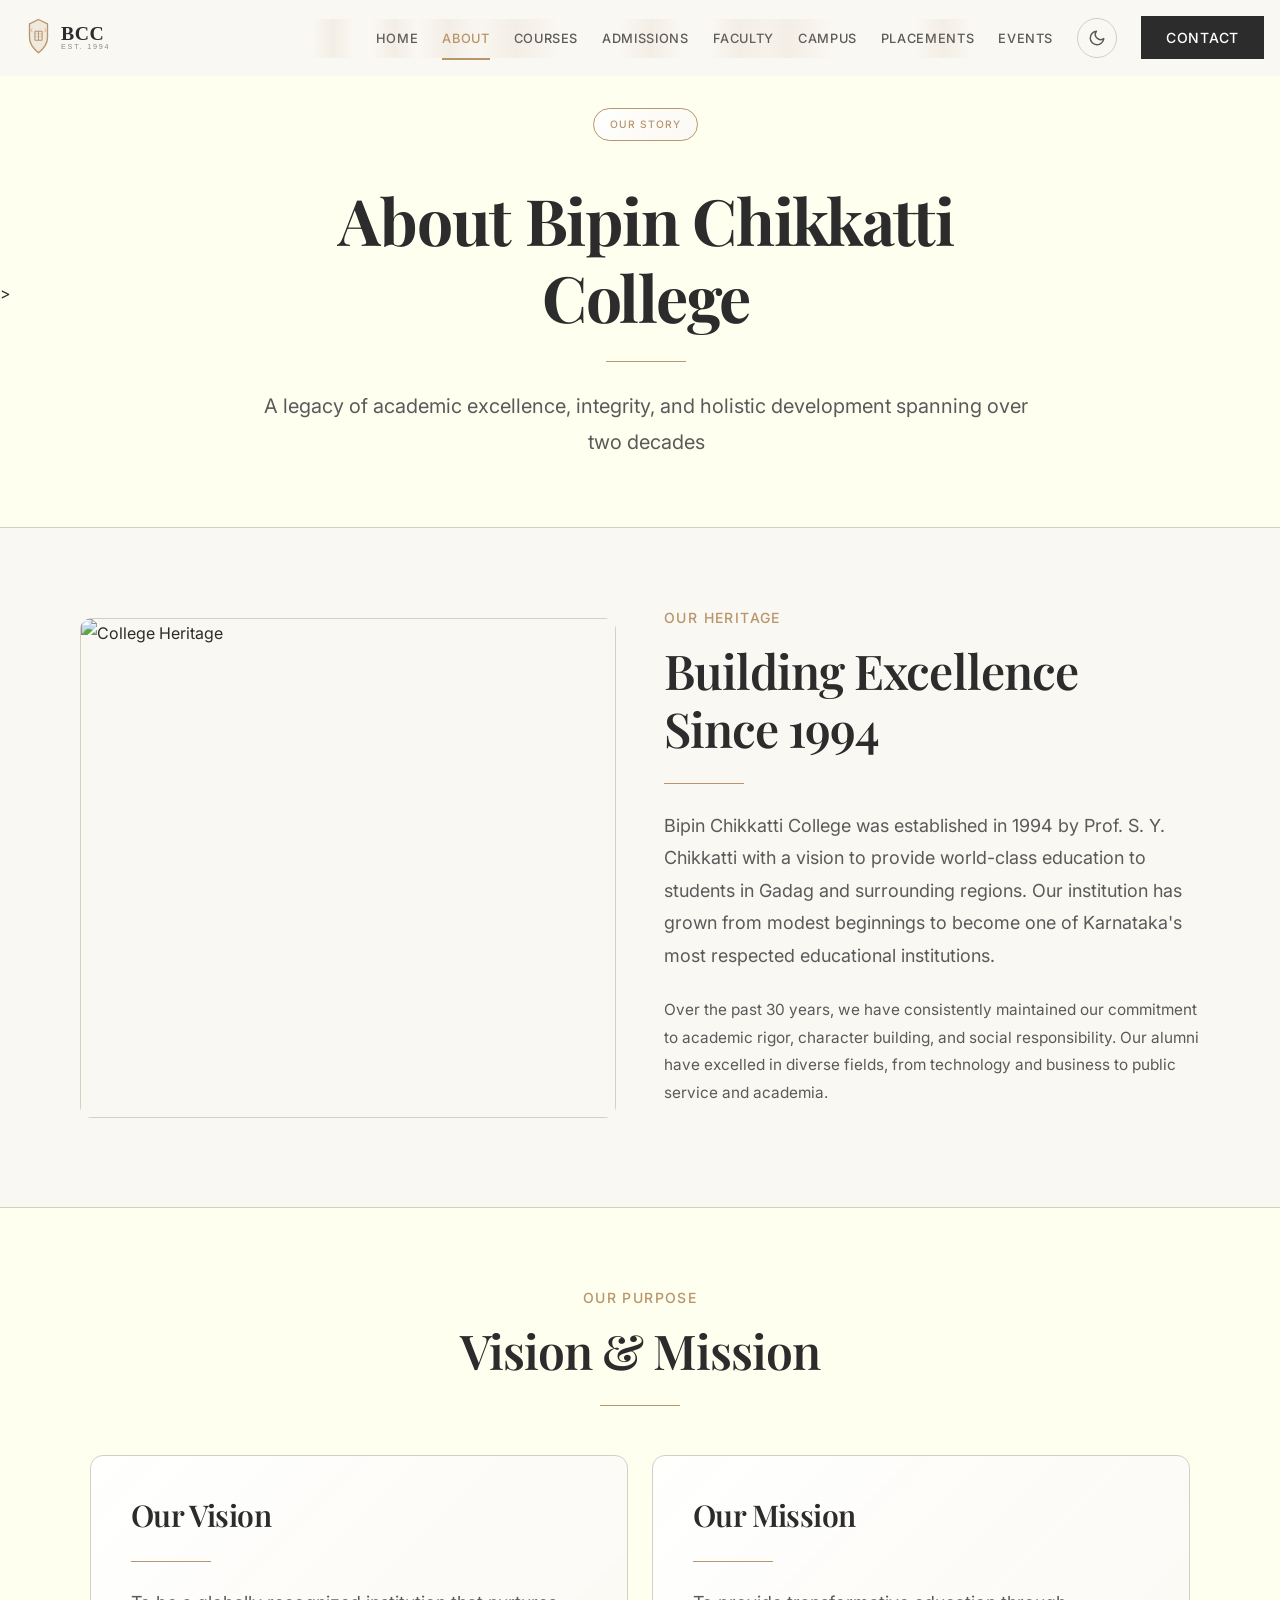
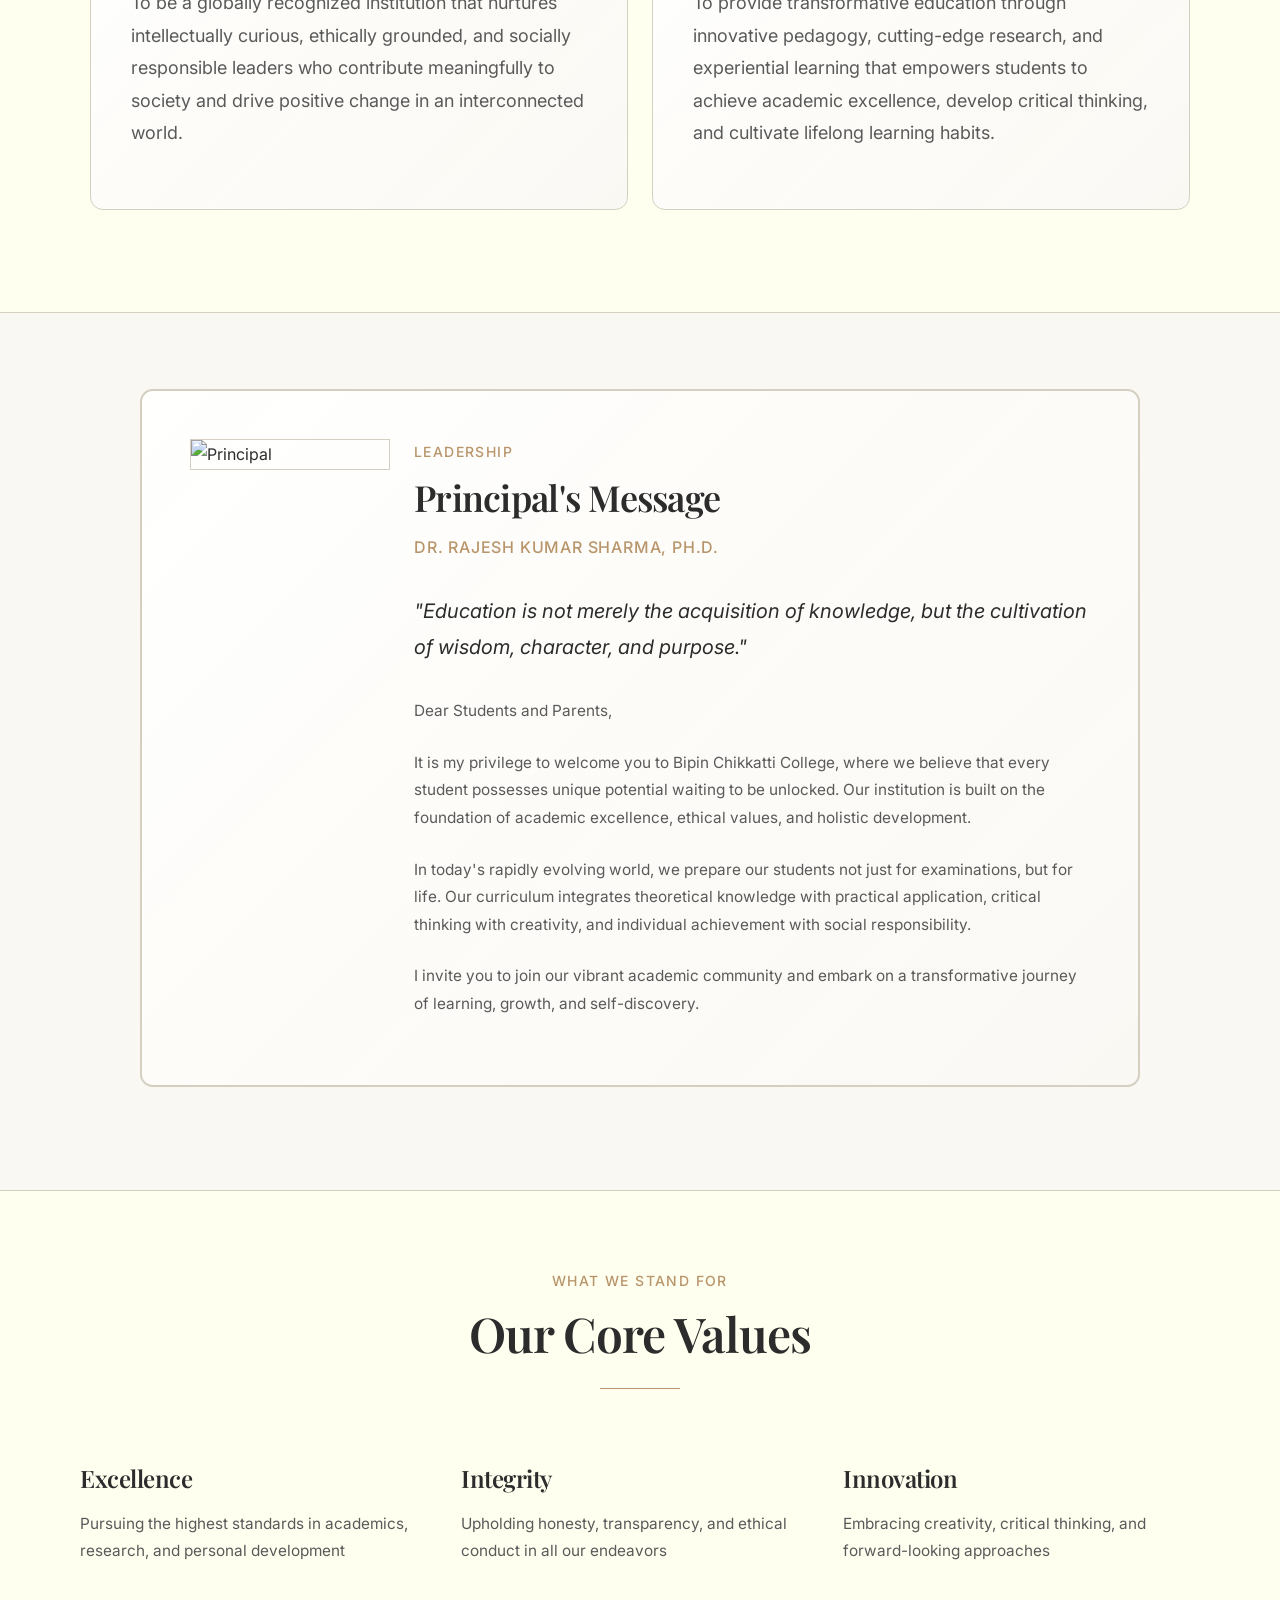
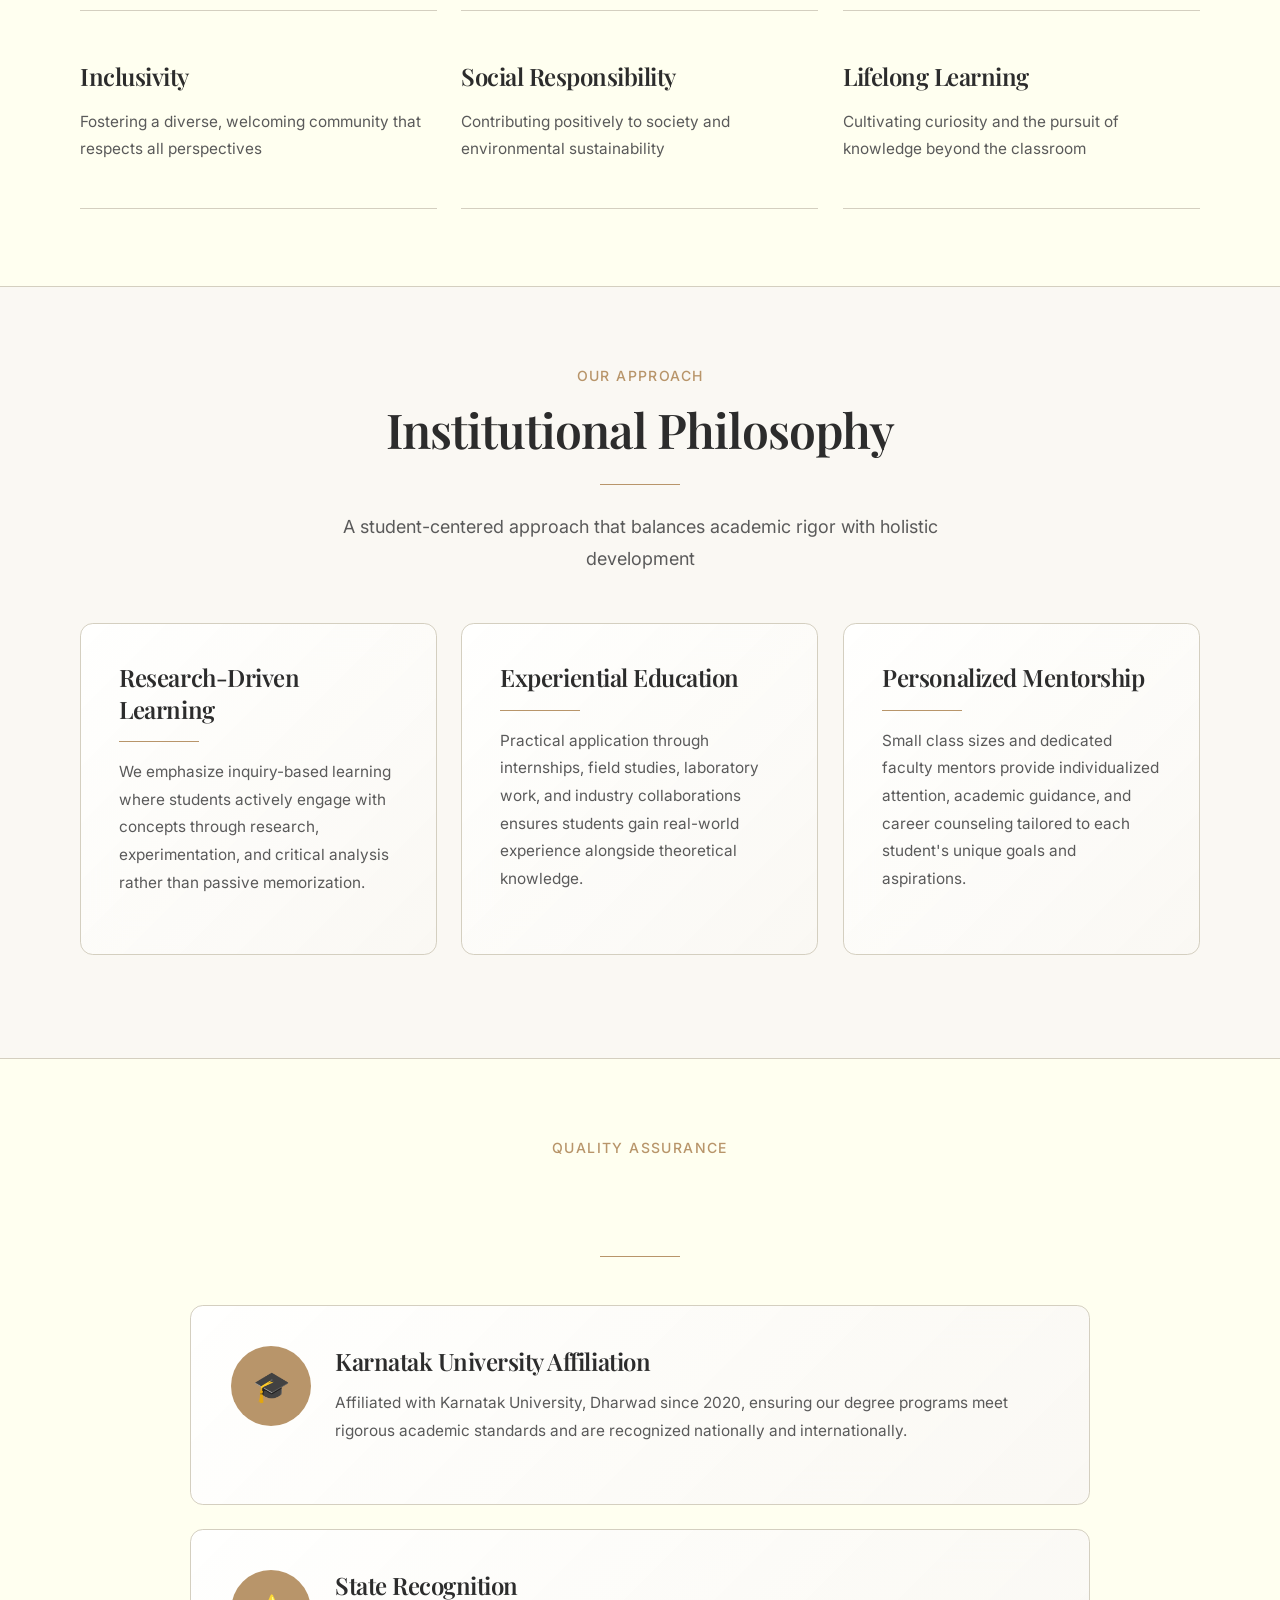
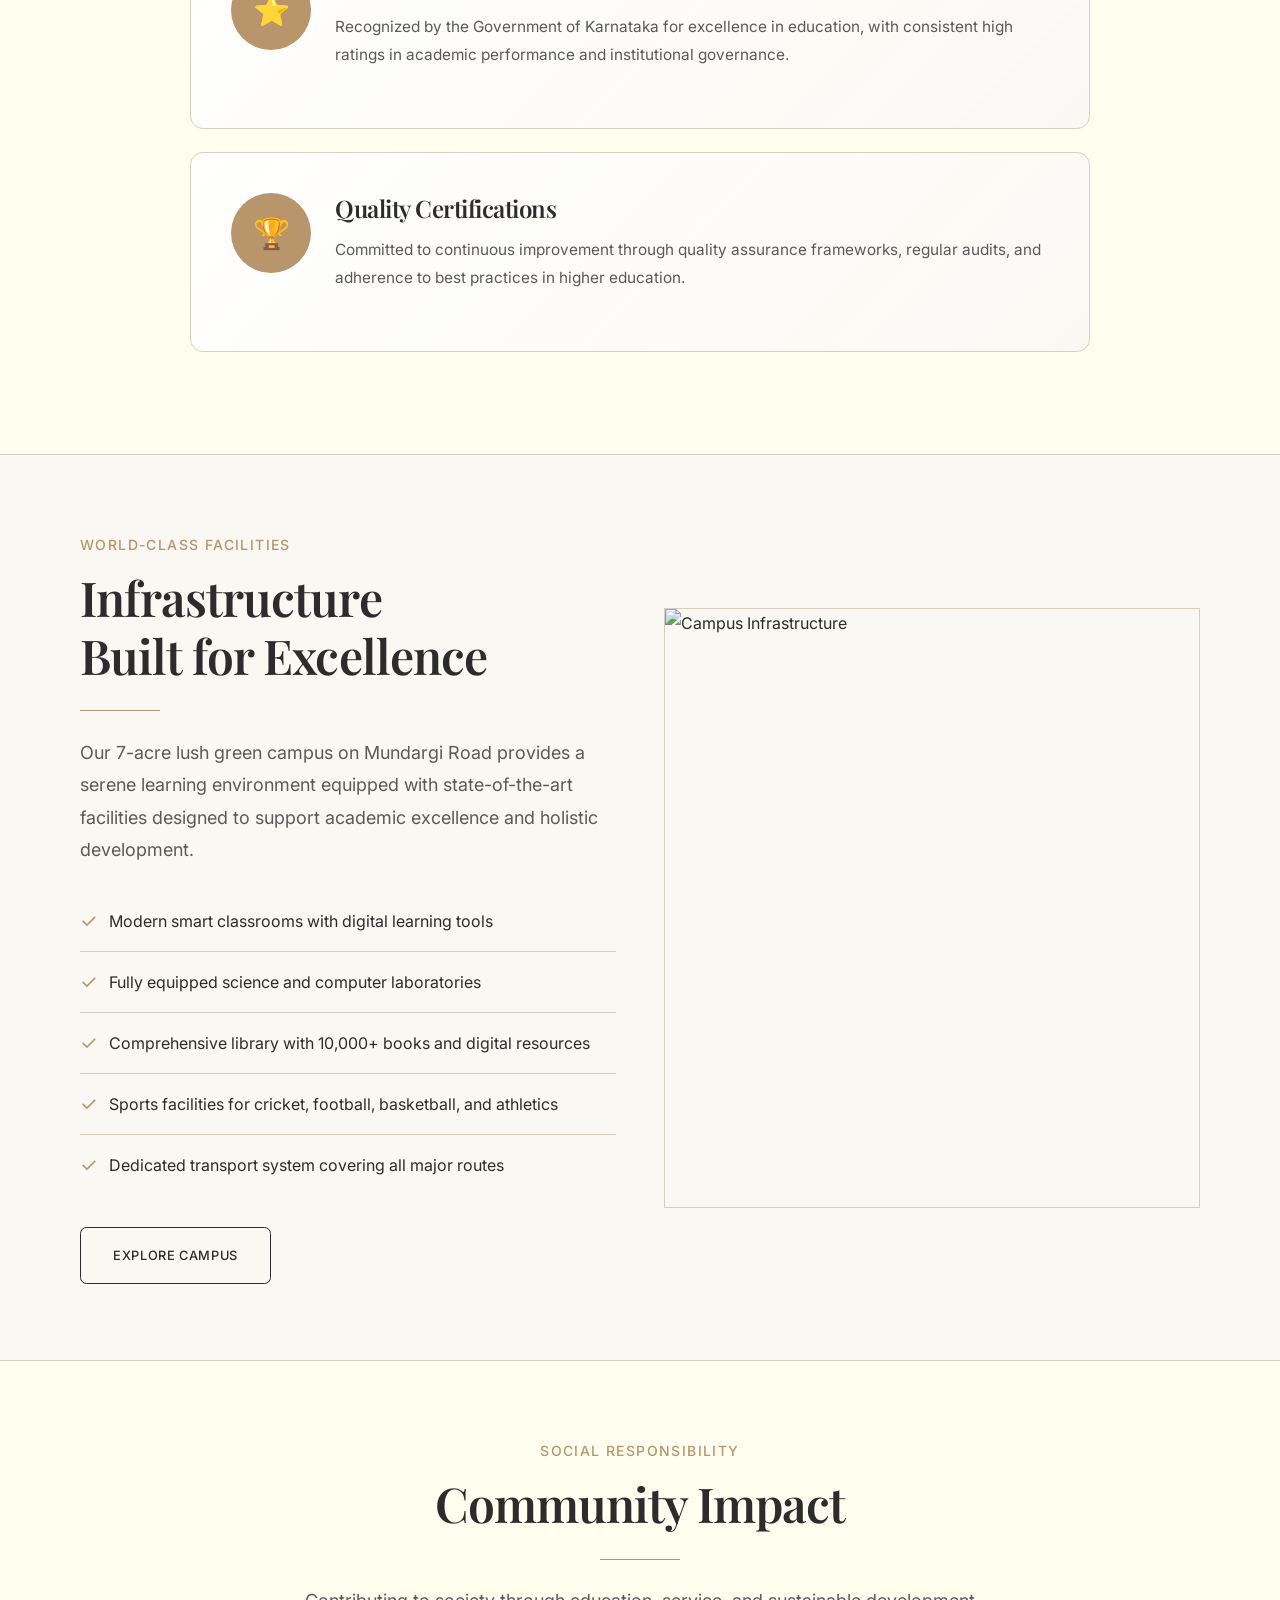
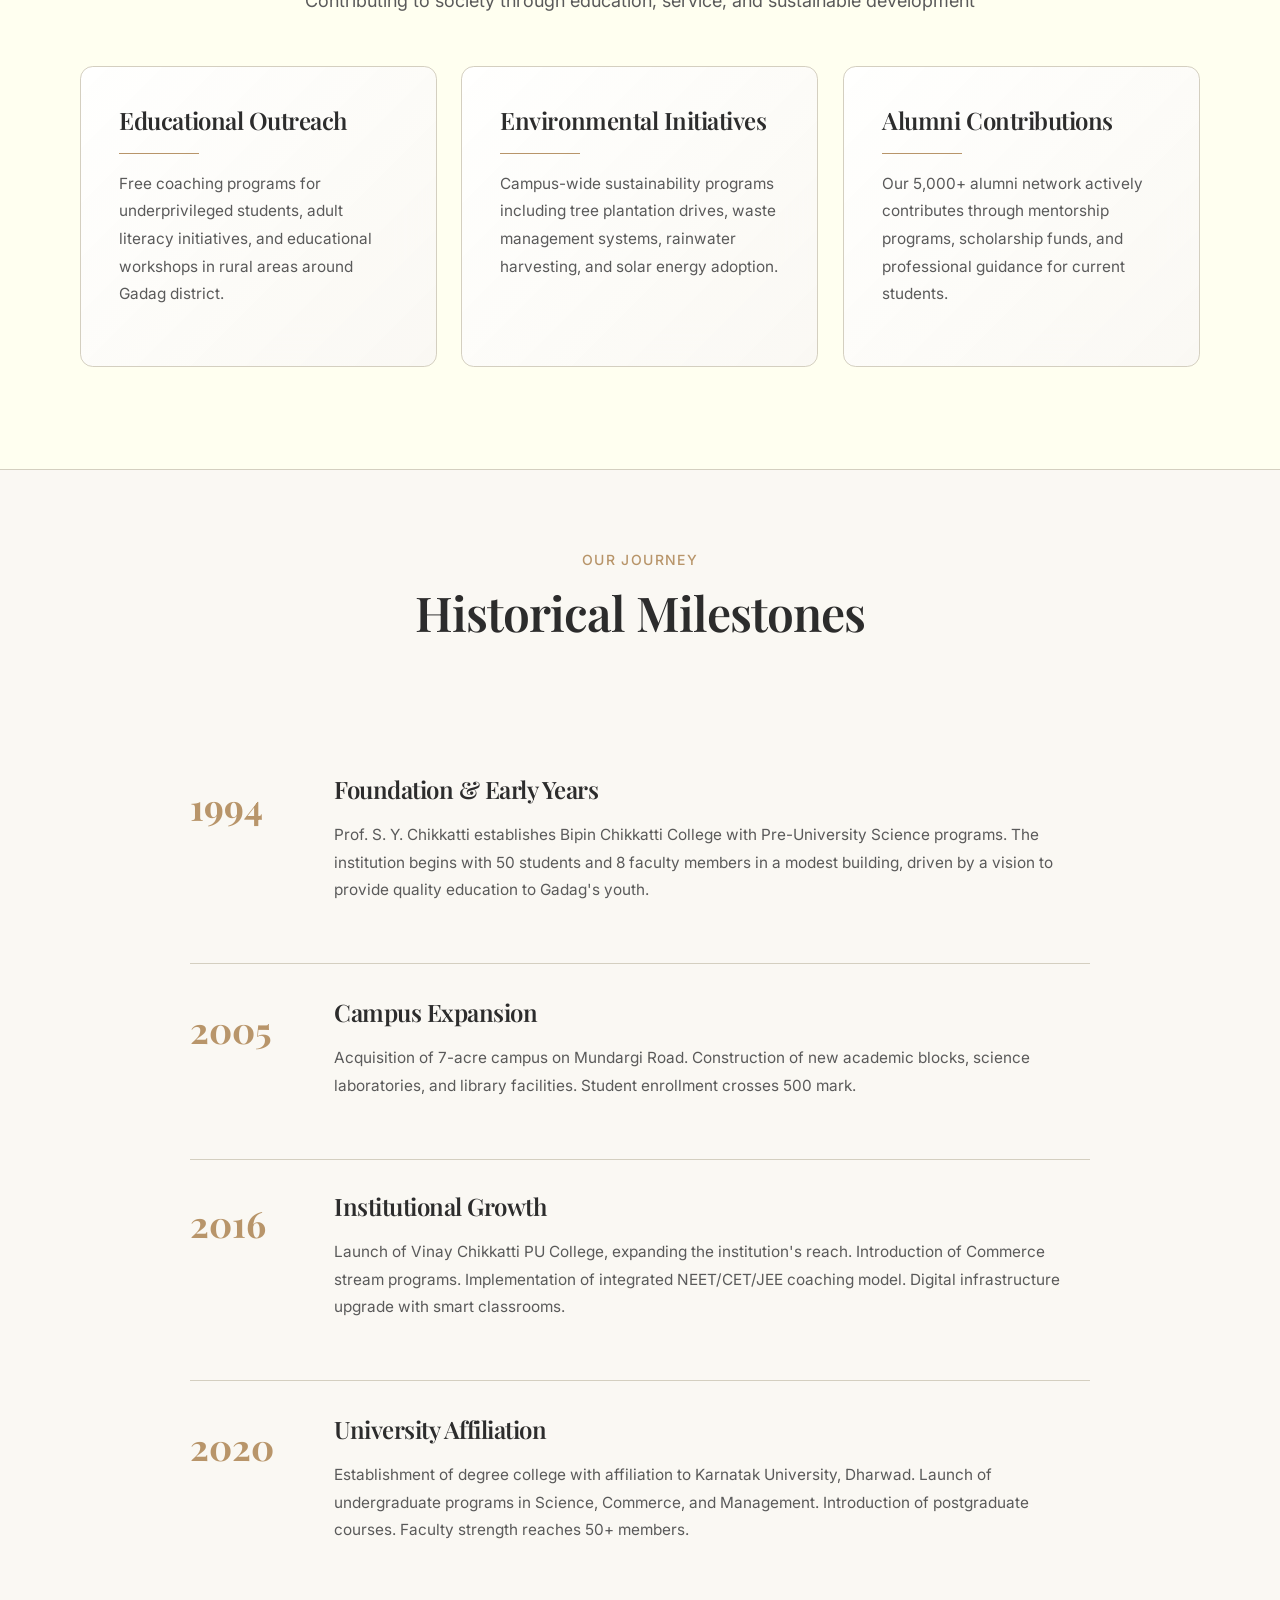
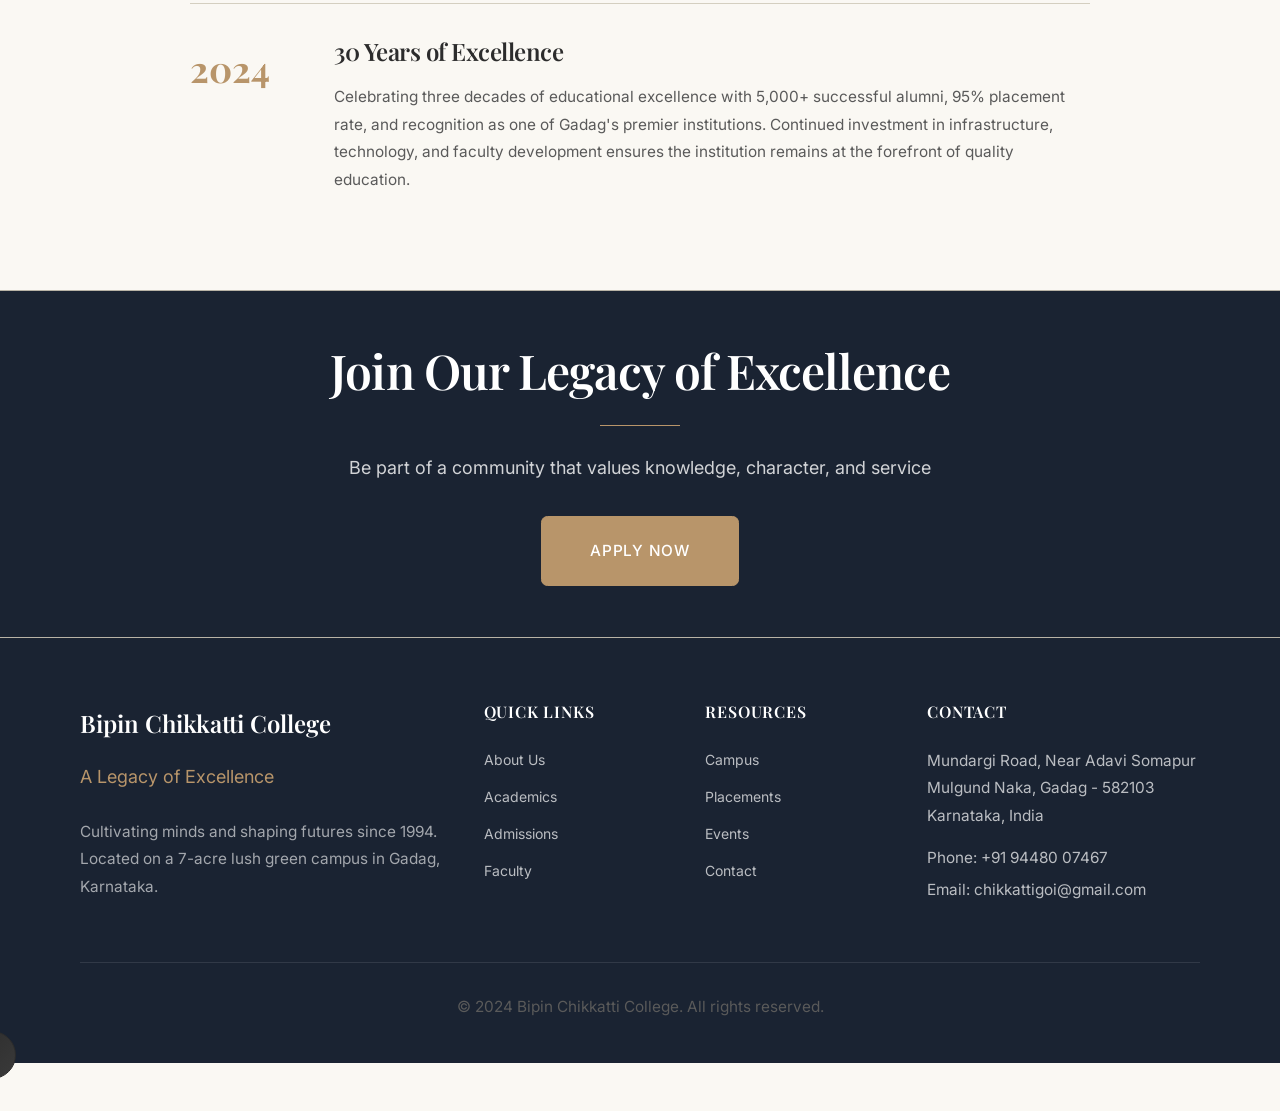
==== about.html @ 01075a9b "Initial commit: Uploading Bipin Chikkatti College Portal" ====
<!DOCTYPE html>
<html lang="en">
<head>
    <meta charset="UTF-8">
    <meta name="viewport" content="width=device-width, initial-scale=1.0">
    <meta name="description" content="Learn about Bipin Chikkatti College - Our history, vision, mission, and commitment to excellence">
    <title>About Us | Bipin Chikkatti College</title>
    
    <link rel="stylesheet" href="css/main.css">
    <link rel="icon" type="image/svg+xml" href="data:image/svg+xml,<svg xmlns='http://www.w3.org/2000/svg' viewBox='0 0 100 100'><text y='.9em' font-size='90'>🎓</text></svg>">
</head>
<body>
    
    <!-- Loading Screen -->
    <div class="loading-screen">
        <div class="premium-loader">
            <div class="loader-brand">Bipin Chikkatti College</div>
            <div class="loader-line"></div>
            <div class="loader-tagline">A Legacy of Excellence</div>
        </div>
    </div>
    
    <!-- Secondary Page Transition Loader -->
    <div class="secondary-loader">
        <div class="secondary-loader-panel">
            <div class="secondary-loader-accent"></div>
            <div class="secondary-loader-mark">BCC</div>
            <div class="secondary-loader-progress"></div>
        </div>
    </div>
    
    <div class="scroll-progress"></div>
    
    <nav class="navbar">
        <div class="navbar-container">
            <a href="index.html" class="navbar-logo">
                <img src="images/logo.svg" alt="Bipin Chikkatti College Logo">
            </a>
            
            <ul class="navbar-menu">
                <li><a href="index.html" class="navbar-link">Home</a></li>
                <li><a href="about.html" class="navbar-link active">About</a></li>
                <li><a href="courses.html" class="navbar-link">Courses</a></li>
                <li><a href="admissions.html" class="navbar-link">Admissions</a></li>
                <li><a href="faculty.html" class="navbar-link">Faculty</a></li>
                <li><a href="campus.html" class="navbar-link">Campus</a></li>
                <li><a href="placements.html" class="navbar-link">Placements</a></li>
                <li><a href="events.html" class="navbar-link">Events</a></li>
                <li>
                    <button class="navbar-theme-toggle" aria-label="Toggle theme">
                        <svg class="sun-icon" viewBox="0 0 24 24" fill="none" stroke="currentColor" stroke-width="2" stroke-linecap="round" stroke-linejoin="round">
                            <circle cx="12" cy="12" r="5"/>
                            <line x1="12" y1="1" x2="12" y2="3"/>
                            <line x1="12" y1="21" x2="12" y2="23"/>
                            <line x1="4.22" y1="4.22" x2="5.64" y2="5.64"/>
                            <line x1="18.36" y1="18.36" x2="19.78" y2="19.78"/>
                            <line x1="1" y1="12" x2="3" y2="12"/>
                            <line x1="21" y1="12" x2="23" y2="12"/>
                            <line x1="4.22" y1="19.78" x2="5.64" y2="18.36"/>
                            <line x1="18.36" y1="5.64" x2="19.78" y2="4.22"/>
                        </svg>
                        <svg class="moon-icon" viewBox="0 0 24 24" fill="none" stroke="currentColor" stroke-width="2" stroke-linecap="round" stroke-linejoin="round">
                            <path d="M21 12.79A9 9 0 1 1 11.21 3 7 7 0 0 0 21 12.79z"/>
                        </svg>
                    </button>
                </li>
                <li><a href="contact.html" class="navbar-cta">Contact</a></li>
            </ul>
            
            <button class="navbar-toggle">
                <span></span>
                <span></span>
                <span></span>
            </button>
        </div>
    </nav>
    
    <main class="page-wrapper">
        
        <!-- Hero Section -->
        <section style="min-height: 45vh; display: flex; align-items: center; background-color: var(--color-ivory); border-bottom: var(--border-width) solid var(--color-border);">>
            <div class="container">
                <div style="max-width: 800px; margin: 0 auto; text-align: center;">
                    <span class="badge reveal">Our Story</span>
                    <h1 class="reveal delay-100" style="margin-top: var(--space-8); margin-bottom: var(--space-6);">
                        About Bipin Chikkatti College
                    </h1>
                    <div class="divider reveal delay-200"></div>
                    <p class="reveal delay-300" style="font-size: var(--text-xl); color: var(--color-text-secondary); line-height: var(--leading-relaxed);">
                        A legacy of academic excellence, integrity, and holistic development spanning over two decades
                    </p>
                </div>
            </div>
        </section>
        
        <!-- History Section -->
        <section class="section-lg" style="background-color: var(--color-cream);">
            <div class="container">
                <div style="display: grid; grid-template-columns: 1fr 1fr; gap: var(--space-20); align-items: center;">
                    <div class="reveal-left image-zoom">
                        <img src="https://images.unsplash.com/photo-1541339907198-e08756dedf3f?w=800&h=600&fit=crop" alt="College Heritage" style="width: 100%; height: 500px; object-fit: cover; border: var(--border-width) solid var(--color-border);">
                    </div>
                    <div>
                        <span class="section-label reveal">Our Heritage</span>
                        <h2 class="reveal delay-100" style="margin-bottom: var(--space-6);">
                            Building Excellence<br>Since 1994
                        </h2>
                        <div class="divider divider-left reveal delay-200"></div>
                        <p class="reveal delay-300" style="font-size: var(--text-lg); margin-bottom: var(--space-6); line-height: var(--leading-relaxed);">
                            Bipin Chikkatti College was established in 1994 by Prof. S. Y. Chikkatti with a vision to provide world-class education to students in Gadag and surrounding regions. Our institution has grown from modest beginnings to become one of Karnataka's most respected educational institutions.
                        </p>
                        <p class="reveal delay-400" style="margin-bottom: var(--space-6); line-height: var(--leading-relaxed);">
                            Over the past 30 years, we have consistently maintained our commitment to academic rigor, character building, and social responsibility. Our alumni have excelled in diverse fields, from technology and business to public service and academia.
                        </p>
                    </div>
                </div>
            </div>
        </section>
        
        <!-- Vision & Mission Section -->
        <section class="section-lg" style="background-color: var(--color-ivory); border-top: var(--border-width) solid var(--color-border); border-bottom: var(--border-width) solid var(--color-border);">
            <div class="container">
                <div class="section-header">
                    <span class="section-label reveal">Our Purpose</span>
                    <h2 class="section-title reveal delay-100">Vision & Mission</h2>
                    <div class="divider reveal delay-200"></div>
                </div>
                
                <div style="display: grid; grid-template-columns: 1fr 1fr; gap: var(--space-12); margin-top: var(--space-16); max-width: 1100px; margin-left: auto; margin-right: auto;">
                    
                    <div class="card reveal" style="padding: var(--space-12);">
                        <h3 style="font-size: var(--text-3xl); margin-bottom: var(--space-6); color: var(--color-text-primary);">Our Vision</h3>
                        <div class="divider divider-left"></div>
                        <p style="font-size: var(--text-lg); line-height: var(--leading-relaxed); margin-top: var(--space-6);">
                            To be a globally recognized institution that nurtures intellectually curious, ethically grounded, and socially responsible leaders who contribute meaningfully to society and drive positive change in an interconnected world.
                        </p>
                    </div>
                    
                    <div class="card reveal delay-100" style="padding: var(--space-12);">
                        <h3 style="font-size: var(--text-3xl); margin-bottom: var(--space-6); color: var(--color-text-primary);">Our Mission</h3>
                        <div class="divider divider-left"></div>
                        <p style="font-size: var(--text-lg); line-height: var(--leading-relaxed); margin-top: var(--space-6);">
                            To provide transformative education through innovative pedagogy, cutting-edge research, and experiential learning that empowers students to achieve academic excellence, develop critical thinking, and cultivate lifelong learning habits.
                        </p>
                    </div>
                    
                </div>
            </div>
        </section>
        
        <!-- Principal's Message Section -->
        <section class="section-lg" style="background-color: var(--color-cream);">
            <div class="container">
                <div style="max-width: 1000px; margin: 0 auto;">
                    <div class="card reveal" style="padding: var(--space-16); border: 2px solid var(--color-border);">
                        <div style="display: grid; grid-template-columns: 200px 1fr; gap: var(--space-12); align-items: start;">
                            <div>
                                <img src="https://i.pravatar.cc/200?img=12" alt="Principal" style="width: 100%; border: var(--border-width) solid var(--color-border);">
                            </div>
                            <div>
                                <span class="section-label">Leadership</span>
                                <h2 style="font-size: var(--text-4xl); margin-bottom: var(--space-4); color: var(--color-text-primary);">Principal's Message</h2>
                                <p style="font-size: var(--text-base); color: var(--color-gold); margin-bottom: var(--space-8); font-weight: var(--font-medium); text-transform: uppercase; letter-spacing: var(--tracking-wider);">Dr. Rajesh Kumar Sharma, Ph.D.</p>
                                
                                <p style="font-size: var(--text-xl); font-style: italic; line-height: var(--leading-relaxed); margin-bottom: var(--space-8); color: var(--color-text-primary);">
                                    "Education is not merely the acquisition of knowledge, but the cultivation of wisdom, character, and purpose."
                                </p>
                                
                                <p style="line-height: var(--leading-relaxed); margin-bottom: var(--space-6);">
                                    Dear Students and Parents,
                                </p>
                                
                                <p style="line-height: var(--leading-relaxed); margin-bottom: var(--space-6);">
                                    It is my privilege to welcome you to Bipin Chikkatti College, where we believe that every student possesses unique potential waiting to be unlocked. Our institution is built on the foundation of academic excellence, ethical values, and holistic development.
                                </p>
                                
                                <p style="line-height: var(--leading-relaxed); margin-bottom: var(--space-6);">
                                    In today's rapidly evolving world, we prepare our students not just for examinations, but for life. Our curriculum integrates theoretical knowledge with practical application, critical thinking with creativity, and individual achievement with social responsibility.
                                </p>
                                
                                <p style="line-height: var(--leading-relaxed);">
                                    I invite you to join our vibrant academic community and embark on a transformative journey of learning, growth, and self-discovery.
                                </p>
                            </div>
                        </div>
                    </div>
                </div>
            </div>
        </section>
        
        <!-- Core Values Section -->
        <section class="section-lg" style="background-color: var(--color-ivory); border-top: var(--border-width) solid var(--color-border);">
            <div class="container">
                <div class="section-header">
                    <span class="section-label reveal">What We Stand For</span>
                    <h2 class="section-title reveal delay-100">Our Core Values</h2>
                    <div class="divider reveal delay-200"></div>
                </div>
                
                <div style="display: grid; grid-template-columns: repeat(auto-fit, minmax(300px, 1fr)); gap: var(--space-8); margin-top: var(--space-16);">
                    
                    <div class="card-minimal reveal">
                        <h3 style="font-size: var(--text-2xl); margin-bottom: var(--space-4); color: var(--color-text-primary);">Excellence</h3>
                        <p style="line-height: var(--leading-relaxed);">
                            Pursuing the highest standards in academics, research, and personal development
                        </p>
                    </div>
                    
                    <div class="card-minimal reveal delay-100">
                        <h3 style="font-size: var(--text-2xl); margin-bottom: var(--space-4); color: var(--color-text-primary);">Integrity</h3>
                        <p style="line-height: var(--leading-relaxed);">
                            Upholding honesty, transparency, and ethical conduct in all our endeavors
                        </p>
                    </div>
                    
                    <div class="card-minimal reveal delay-200">
                        <h3 style="font-size: var(--text-2xl); margin-bottom: var(--space-4); color: var(--color-text-primary);">Innovation</h3>
                        <p style="line-height: var(--leading-relaxed);">
                            Embracing creativity, critical thinking, and forward-looking approaches
                        </p>
                    </div>
                    
                    <div class="card-minimal reveal delay-300">
                        <h3 style="font-size: var(--text-2xl); margin-bottom: var(--space-4); color: var(--color-text-primary);">Inclusivity</h3>
                        <p style="line-height: var(--leading-relaxed);">
                            Fostering a diverse, welcoming community that respects all perspectives
                        </p>
                    </div>
                    
                    <div class="card-minimal reveal delay-400">
                        <h3 style="font-size: var(--text-2xl); margin-bottom: var(--space-4); color: var(--color-text-primary);">Social Responsibility</h3>
                        <p style="line-height: var(--leading-relaxed);">
                            Contributing positively to society and environmental sustainability
                        </p>
                    </div>
                    
                    <div class="card-minimal reveal delay-500">
                        <h3 style="font-size: var(--text-2xl); margin-bottom: var(--space-4); color: var(--color-text-primary);">Lifelong Learning</h3>
                        <p style="line-height: var(--leading-relaxed);">
                            Cultivating curiosity and the pursuit of knowledge beyond the classroom
                        </p>
                    </div>
                    
                </div>
            </div>
        </section>
        
        <!-- Institutional Philosophy Section -->
        <section class="section-lg" style="background-color: var(--color-cream); border-top: var(--border-width) solid var(--color-border);">
            <div class="container">
                <div class="section-header">
                    <span class="section-label reveal">Our Approach</span>
                    <h2 class="section-title reveal delay-100">Institutional Philosophy</h2>
                    <div class="divider reveal delay-200"></div>
                    <p class="section-description reveal delay-300">
                        A student-centered approach that balances academic rigor with holistic development
                    </p>
                </div>
                
                <div style="display: grid; grid-template-columns: repeat(auto-fit, minmax(350px, 1fr)); gap: var(--card-gap); margin-top: var(--space-12);">
                    
                    <div class="card hover-lift reveal">
                        <h3 style="font-size: var(--text-2xl); margin-bottom: var(--space-4); color: var(--color-text-primary);">Research-Driven Learning</h3>
                        <div class="divider divider-left" style="margin: var(--space-4) 0;"></div>
                        <p style="line-height: var(--leading-relaxed);">
                            We emphasize inquiry-based learning where students actively engage with concepts through research, experimentation, and critical analysis rather than passive memorization.
                        </p>
                    </div>
                    
                    <div class="card hover-lift reveal delay-100">
                        <h3 style="font-size: var(--text-2xl); margin-bottom: var(--space-4); color: var(--color-text-primary);">Experiential Education</h3>
                        <div class="divider divider-left" style="margin: var(--space-4) 0;"></div>
                        <p style="line-height: var(--leading-relaxed);">
                            Practical application through internships, field studies, laboratory work, and industry collaborations ensures students gain real-world experience alongside theoretical knowledge.
                        </p>
                    </div>
                    
                    <div class="card hover-lift reveal delay-200">
                        <h3 style="font-size: var(--text-2xl); margin-bottom: var(--space-4); color: var(--color-text-primary);">Personalized Mentorship</h3>
                        <div class="divider divider-left" style="margin: var(--space-4) 0;"></div>
                        <p style="line-height: var(--leading-relaxed);">
                            Small class sizes and dedicated faculty mentors provide individualized attention, academic guidance, and career counseling tailored to each student's unique goals and aspirations.
                        </p>
                    </div>
                    
                </div>
            </div>
        </section>
        
        <!-- Accreditation & Recognition Section -->
        <section class="section-lg" style="background-color: var(--color-ivory); border-top: var(--border-width) solid var(--color-border); border-bottom: var(--border-width) solid var(--color-border);">
            <div class="container">
                <div class="section-header">
                    <span class="section-label reveal">Quality Assurance</span>
                    <h2 class="section-title reveal delay-100">Accreditation & Recognition</h2>
                    <div class="divider reveal delay-200"></div>
                </div>
                
                <div style="max-width: 900px; margin: var(--space-12) auto 0;">
                    
                    <div class="card reveal" style="padding: var(--space-10); margin-bottom: var(--space-6);">
                        <div style="display: flex; align-items: start; gap: var(--space-6);">
                            <div style="flex-shrink: 0; width: 80px; height: 80px; background-color: var(--color-gold); border-radius: 50%; display: flex; align-items: center; justify-content: center; font-size: var(--text-3xl); color: var(--color-navy);">🎓</div>
                            <div>
                                <h3 style="font-size: var(--text-2xl); margin-bottom: var(--space-3); color: var(--color-text-primary);">Karnatak University Affiliation</h3>
                                <p style="line-height: var(--leading-relaxed); color: var(--color-text-secondary);">
                                    Affiliated with Karnatak University, Dharwad since 2020, ensuring our degree programs meet rigorous academic standards and are recognized nationally and internationally.
                                </p>
                            </div>
                        </div>
                    </div>
                    
                    <div class="card reveal delay-100" style="padding: var(--space-10); margin-bottom: var(--space-6);">
                        <div style="display: flex; align-items: start; gap: var(--space-6);">
                            <div style="flex-shrink: 0; width: 80px; height: 80px; background-color: var(--color-gold); border-radius: 50%; display: flex; align-items: center; justify-content: center; font-size: var(--text-3xl); color: var(--color-navy);">⭐</div>
                            <div>
                                <h3 style="font-size: var(--text-2xl); margin-bottom: var(--space-3); color: var(--color-text-primary);">State Recognition</h3>
                                <p style="line-height: var(--leading-relaxed); color: var(--color-text-secondary);">
                                    Recognized by the Government of Karnataka for excellence in education, with consistent high ratings in academic performance and institutional governance.
                                </p>
                            </div>
                        </div>
                    </div>
                    
                    <div class="card reveal delay-200" style="padding: var(--space-10);">
                        <div style="display: flex; align-items: start; gap: var(--space-6);">
                            <div style="flex-shrink: 0; width: 80px; height: 80px; background-color: var(--color-gold); border-radius: 50%; display: flex; align-items: center; justify-content: center; font-size: var(--text-3xl); color: var(--color-navy);">🏆</div>
                            <div>
                                <h3 style="font-size: var(--text-2xl); margin-bottom: var(--space-3); color: var(--color-text-primary);">Quality Certifications</h3>
                                <p style="line-height: var(--leading-relaxed); color: var(--color-text-secondary);">
                                    Committed to continuous improvement through quality assurance frameworks, regular audits, and adherence to best practices in higher education.
                                </p>
                            </div>
                        </div>
                    </div>
                    
                </div>
            </div>
        </section>
        
        <!-- Infrastructure Overview Section -->
        <section class="section-lg" style="background-color: var(--color-cream);">
            <div class="container">
                <div style="display: grid; grid-template-columns: 1fr 1fr; gap: var(--space-20); align-items: center;">
                    <div>
                        <span class="section-label reveal">World-Class Facilities</span>
                        <h2 class="reveal delay-100" style="margin-bottom: var(--space-6);">
                            Infrastructure<br>Built for Excellence
                        </h2>
                        <div class="divider divider-left reveal delay-200"></div>
                        <p class="reveal delay-300" style="font-size: var(--text-lg); margin-bottom: var(--space-6); line-height: var(--leading-relaxed);">
                            Our 7-acre lush green campus on Mundargi Road provides a serene learning environment equipped with state-of-the-art facilities designed to support academic excellence and holistic development.
                        </p>
                        <ul style="list-style: none; padding: 0; margin-bottom: var(--space-8);">
                            <li class="reveal delay-400" style="padding: var(--space-3) 0; border-bottom: var(--border-width) solid var(--color-border); display: flex; align-items: center; gap: var(--space-3);">
                                <span style="color: var(--color-gold); font-size: var(--text-xl);">✓</span>
                                <span>Modern smart classrooms with digital learning tools</span>
                            </li>
                            <li class="reveal delay-450" style="padding: var(--space-3) 0; border-bottom: var(--border-width) solid var(--color-border); display: flex; align-items: center; gap: var(--space-3);">
                                <span style="color: var(--color-gold); font-size: var(--text-xl);">✓</span>
                                <span>Fully equipped science and computer laboratories</span>
                            </li>
                            <li class="reveal delay-500" style="padding: var(--space-3) 0; border-bottom: var(--border-width) solid var(--color-border); display: flex; align-items: center; gap: var(--space-3);">
                                <span style="color: var(--color-gold); font-size: var(--text-xl);">✓</span>
                                <span>Comprehensive library with 10,000+ books and digital resources</span>
                            </li>
                            <li class="reveal delay-550" style="padding: var(--space-3) 0; border-bottom: var(--border-width) solid var(--color-border); display: flex; align-items: center; gap: var(--space-3);">
                                <span style="color: var(--color-gold); font-size: var(--text-xl);">✓</span>
                                <span>Sports facilities for cricket, football, basketball, and athletics</span>
                            </li>
                            <li class="reveal delay-600" style="padding: var(--space-3) 0; display: flex; align-items: center; gap: var(--space-3);">
                                <span style="color: var(--color-gold); font-size: var(--text-xl);">✓</span>
                                <span>Dedicated transport system covering all major routes</span>
                            </li>
                        </ul>
                        <a href="campus.html" class="btn btn-outline reveal delay-650">Explore Campus</a>
                    </div>
                    <div class="reveal-right">
                        <img src="https://images.unsplash.com/photo-1498243691581-b145c3f54a5a?w=800&h=900&fit=crop" alt="Campus Infrastructure" style="width: 100%; height: 600px; object-fit: cover; border: var(--border-width) solid var(--color-border);">
                    </div>
                </div>
            </div>
        </section>
        
        <!-- Community Impact Section -->
        <section class="section-lg" style="background-color: var(--color-ivory); border-top: var(--border-width) solid var(--color-border); border-bottom: var(--border-width) solid var(--color-border);">
            <div class="container">
                <div class="section-header">
                    <span class="section-label reveal">Social Responsibility</span>
                    <h2 class="section-title reveal delay-100">Community Impact</h2>
                    <div class="divider reveal delay-200"></div>
                    <p class="section-description reveal delay-300">
                        Contributing to society through education, service, and sustainable development
                    </p>
                </div>
                
                <div style="display: grid; grid-template-columns: repeat(auto-fit, minmax(300px, 1fr)); gap: var(--card-gap); margin-top: var(--space-12);">
                    
                    <div class="card hover-lift reveal">
                        <h3 style="font-size: var(--text-2xl); margin-bottom: var(--space-4); color: var(--color-text-primary);">Educational Outreach</h3>
                        <div class="divider divider-left" style="margin: var(--space-4) 0;"></div>
                        <p style="line-height: var(--leading-relaxed);">
                            Free coaching programs for underprivileged students, adult literacy initiatives, and educational workshops in rural areas around Gadag district.
                        </p>
                    </div>
                    
                    <div class="card hover-lift reveal delay-100">
                        <h3 style="font-size: var(--text-2xl); margin-bottom: var(--space-4); color: var(--color-text-primary);">Environmental Initiatives</h3>
                        <div class="divider divider-left" style="margin: var(--space-4) 0;"></div>
                        <p style="line-height: var(--leading-relaxed);">
                            Campus-wide sustainability programs including tree plantation drives, waste management systems, rainwater harvesting, and solar energy adoption.
                        </p>
                    </div>
                    
                    <div class="card hover-lift reveal delay-200">
                        <h3 style="font-size: var(--text-2xl); margin-bottom: var(--space-4); color: var(--color-text-primary);">Alumni Contributions</h3>
                        <div class="divider divider-left" style="margin: var(--space-4) 0;"></div>
                        <p style="line-height: var(--leading-relaxed);">
                            Our 5,000+ alumni network actively contributes through mentorship programs, scholarship funds, and professional guidance for current students.
                        </p>
                    </div>
                    
                </div>
            </div>
        </section>
        
        <!-- Historical Milestones Section -->
        <section class="section-lg" style="background-color: var(--color-cream);">
            <div class="container">
                <div class="section-header">
                    <span class="section-label reveal">Our Journey</span>
                    <h2 class="section-title reveal delay-100">Historical Milestones</h2>
                    <div class="divider reveal delay-200"></div>
                    <p class="section-description reveal delay-300">
                        Three decades of growth, innovation, and unwavering commitment to excellence
                    </p>
                </div>
                
                <div style="max-width: 900px; margin: var(--space-12) auto 0;">
                    
                    <div class="reveal" style="display: grid; grid-template-columns: 120px 1fr; gap: var(--space-8); margin-bottom: var(--space-10); padding-bottom: var(--space-10); border-bottom: var(--border-width) solid var(--color-border);">
                        <div>
                            <div style="font-size: var(--text-4xl); font-weight: var(--font-bold); color: var(--color-gold); font-family: var(--font-serif);">1994</div>
                        </div>
                        <div>
                            <h3 style="font-size: var(--text-2xl); margin-bottom: var(--space-4); color: var(--color-text-primary);">Foundation & Early Years</h3>
                            <p style="line-height: var(--leading-relaxed); color: var(--color-text-secondary);">
                                Prof. S. Y. Chikkatti establishes Bipin Chikkatti College with Pre-University Science programs. The institution begins with 50 students and 8 faculty members in a modest building, driven by a vision to provide quality education to Gadag's youth.
                            </p>
                        </div>
                    </div>
                    
                    <div class="reveal delay-100" style="display: grid; grid-template-columns: 120px 1fr; gap: var(--space-8); margin-bottom: var(--space-10); padding-bottom: var(--space-10); border-bottom: var(--border-width) solid var(--color-border);">
                        <div>
                            <div style="font-size: var(--text-4xl); font-weight: var(--font-bold); color: var(--color-gold); font-family: var(--font-serif);">2005</div>
                        </div>
                        <div>
                            <h3 style="font-size: var(--text-2xl); margin-bottom: var(--space-4); color: var(--color-text-primary);">Campus Expansion</h3>
                            <p style="line-height: var(--leading-relaxed); color: var(--color-text-secondary);">
                                Acquisition of 7-acre campus on Mundargi Road. Construction of new academic blocks, science laboratories, and library facilities. Student enrollment crosses 500 mark.
                            </p>
                        </div>
                    </div>
                    
                    <div class="reveal delay-200" style="display: grid; grid-template-columns: 120px 1fr; gap: var(--space-8); margin-bottom: var(--space-10); padding-bottom: var(--space-10); border-bottom: var(--border-width) solid var(--color-border);">
                        <div>
                            <div style="font-size: var(--text-4xl); font-weight: var(--font-bold); color: var(--color-gold); font-family: var(--font-serif);">2016</div>
                        </div>
                        <div>
                            <h3 style="font-size: var(--text-2xl); margin-bottom: var(--space-4); color: var(--color-text-primary);">Institutional Growth</h3>
                            <p style="line-height: var(--leading-relaxed); color: var(--color-text-secondary);">
                                Launch of Vinay Chikkatti PU College, expanding the institution's reach. Introduction of Commerce stream programs. Implementation of integrated NEET/CET/JEE coaching model. Digital infrastructure upgrade with smart classrooms.
                            </p>
                        </div>
                    </div>
                    
                    <div class="reveal delay-300" style="display: grid; grid-template-columns: 120px 1fr; gap: var(--space-8); margin-bottom: var(--space-10); padding-bottom: var(--space-10); border-bottom: var(--border-width) solid var(--color-border);">
                        <div>
                            <div style="font-size: var(--text-4xl); font-weight: var(--font-bold); color: var(--color-gold); font-family: var(--font-serif);">2020</div>
                        </div>
                        <div>
                            <h3 style="font-size: var(--text-2xl); margin-bottom: var(--space-4); color: var(--color-text-primary);">University Affiliation</h3>
                            <p style="line-height: var(--leading-relaxed); color: var(--color-text-secondary);">
                                Establishment of degree college with affiliation to Karnatak University, Dharwad. Launch of undergraduate programs in Science, Commerce, and Management. Introduction of postgraduate courses. Faculty strength reaches 50+ members.
                            </p>
                        </div>
                    </div>
                    
                    <div class="reveal delay-400" style="display: grid; grid-template-columns: 120px 1fr; gap: var(--space-8);">
                        <div>
                            <div style="font-size: var(--text-4xl); font-weight: var(--font-bold); color: var(--color-gold); font-family: var(--font-serif);">2024</div>
                        </div>
                        <div>
                            <h3 style="font-size: var(--text-2xl); margin-bottom: var(--space-4); color: var(--color-text-primary);">30 Years of Excellence</h3>
                            <p style="line-height: var(--leading-relaxed); color: var(--color-text-secondary);">
                                Celebrating three decades of educational excellence with 5,000+ successful alumni, 95% placement rate, and recognition as one of Gadag's premier institutions. Continued investment in infrastructure, technology, and faculty development ensures the institution remains at the forefront of quality education.
                            </p>
                        </div>
                    </div>
                    
                </div>
            </div>
        </section>
        
        <!-- CTA Section -->
        <section class="section" style="background-color: var(--color-navy); color: var(--color-text-light); text-align: center; border-top: var(--border-width) solid var(--color-border-dark);">
            <div class="container">
                <div class="reveal">
                    <h2 style="margin-bottom: var(--space-6); font-size: clamp(2rem, 4vw, 3rem); color: var(--color-text-light);">
                        Join Our Legacy of Excellence
                    </h2>
                    <div class="divider" style="background-color: var(--color-gold);"></div>
                    <p style="font-size: var(--text-lg); color: rgba(255, 255, 255, 0.8); margin-bottom: var(--space-8); max-width: 600px; margin-left: auto; margin-right: auto; line-height: var(--leading-relaxed);">
                        Be part of a community that values knowledge, character, and service
                    </p>
                    <a href="admissions.html" class="btn btn-gold btn-lg">Apply Now</a>
                </div>
            </div>
        </section>
        
    </main>
    
    <footer>
        <div class="container">
            <div class="footer-grid">
                <div>
                    <div class="footer-brand">Bipin Chikkatti College</div>
                    <div class="footer-tagline">A Legacy of Excellence</div>
                    <p style="color: rgba(255, 255, 255, 0.6); line-height: var(--leading-relaxed);">
                        Cultivating minds and shaping futures since 1994. Located on a 7-acre lush green campus in Gadag, Karnataka.
                    </p>
                </div>
                <div>
                    <h4 class="footer-title">Quick Links</h4>
                    <div class="footer-links">
                        <a href="about.html" class="footer-link">About Us</a>
                        <a href="courses.html" class="footer-link">Academics</a>
                        <a href="admissions.html" class="footer-link">Admissions</a>
                        <a href="faculty.html" class="footer-link">Faculty</a>
                    </div>
                </div>
                <div>
                    <h4 class="footer-title">Resources</h4>
                    <div class="footer-links">
                        <a href="campus.html" class="footer-link">Campus</a>
                        <a href="placements.html" class="footer-link">Placements</a>
                        <a href="events.html" class="footer-link">Events</a>
                        <a href="contact.html" class="footer-link">Contact</a>
                    </div>
                </div>
                <div>
                    <h4 class="footer-title">Contact</h4>
                    <p style="color: rgba(255, 255, 255, 0.7); line-height: var(--leading-relaxed); margin-bottom: var(--space-4);">
                        Mundargi Road, Near Adavi Somapur<br>
                        Mulgund Naka, Gadag - 582103<br>
                        Karnataka, India
                    </p>
                    <p style="color: rgba(255, 255, 255, 0.7); margin-bottom: var(--space-2);">Phone: +91 94480 07467</p>
                    <p style="color: rgba(255, 255, 255, 0.7);">Email: chikkattigoi@gmail.com</p>
                </div>
            </div>
            <div class="footer-bottom">
                <p>© 2024 Bipin Chikkatti College. All rights reserved.</p>
            </div>
        </div>
    </footer>
    
    <button class="back-to-top" aria-label="Back to top">
        <svg width="24" height="24" viewBox="0 0 24 24" fill="none" stroke="currentColor" stroke-width="2">
            <path d="M12 19V5m0 0l-7 7m7-7l7 7"/>
        </svg>
    </button>
    
    <script src="js/main.js"></script>
    
    <style>
        @media (max-width: 1024px) {
            section > div > div[style*="grid-template-columns: 1fr 1fr"],
            section > div > div[style*="grid-template-columns: 200px 1fr"] {
                grid-template-columns: 1fr !important;
                gap: var(--space-8) !important;
            }
        }
    </style>
    
</body>
</html>
---- css/main.css ----
/* ============================================
   MAIN STYLESHEET
   Bipin Chikkatti College
   Subtle Minimal Classic Old-Money Premium
   ============================================ */

/* === IMPORTS === */
@import url('variables.css');
@import url('reset.css');
@import url('base.css');
@import url('navigation.css');
@import url('components.css');
@import url('loaders.css');
@import url('animations-enhanced.css');
@import url('luxury-animations.css');
@import url('micro-interactions.css');
@import url('scroll-animations.css');
@import url('premium-hover-effects.css');
@import url('spacing-optimization.css');
@import url('spacing-fix.css');
@import url('responsive-system.css');
@import url('mobile-enhanced.css');
@import url('dark-theme.css');

/* === PAGE WRAPPER === */
.page-wrapper {
  padding-top: 0;
  min-height: 100vh;
}

/* Hero sections should start immediately after navbar */
.page-wrapper > section:first-child {
  margin-top: 0;
  padding-top: 76px;
  min-height: calc(100vh - 76px);
}

/* Ensure proper spacing for non-hero first sections */
.page-wrapper > section:first-child:not([style*="min-height"]) {
  margin-top: 76px;
  padding-top: var(--section-padding);
}

/* === FOOTER === */
footer {
  background-color: var(--color-navy);
  color: var(--color-text-light);
  padding: var(--space-16) 0 var(--space-6);
  border-top: var(--border-width) solid var(--color-border-dark);
}

footer h3,
footer h4 {
  color: var(--color-text-light);
  font-family: var(--font-serif);
}

footer a {
  color: rgba(255, 255, 255, 0.7);
  transition: color var(--transition-base);
}

footer a:hover {
  color: var(--color-gold);
}

.footer-grid {
  display: grid;
  grid-template-columns: 2fr 1fr 1fr 1.5fr;
  gap: var(--space-10);
  margin-bottom: var(--space-10);
}

.footer-brand {
  font-size: var(--text-2xl);
  font-family: var(--font-serif);
  font-weight: var(--font-semibold);
  color: var(--color-text-light);
  margin-bottom: var(--space-4);
}

.footer-tagline {
  color: var(--color-gold);
  font-size: var(--text-lg);
  margin-bottom: var(--space-6);
}

.footer-title {
  font-size: var(--text-base);
  font-weight: var(--font-semibold);
  text-transform: uppercase;
  letter-spacing: var(--tracking-wider);
  margin-bottom: var(--space-6);
  color: var(--color-text-light);
}

.footer-links {
  display: flex;
  flex-direction: column;
  gap: var(--space-3);
}

.footer-link {
  font-size: var(--text-sm);
  transition: all var(--transition-base);
}

.footer-link:hover {
  padding-left: var(--space-2);
}

.footer-bottom {
  padding-top: var(--space-8);
  border-top: var(--border-width) solid rgba(255, 255, 255, 0.1);
  text-align: center;
  color: rgba(255, 255, 255, 0.5);
  font-size: var(--text-sm);
}

/* === RESPONSIVE FOOTER === */
@media (max-width: 1024px) {
  .footer-grid {
    grid-template-columns: 1fr 1fr;
    gap: var(--space-8);
  }
}

@media (max-width: 768px) {
  .footer-grid {
    grid-template-columns: 1fr;
    gap: var(--space-8);
  }
}
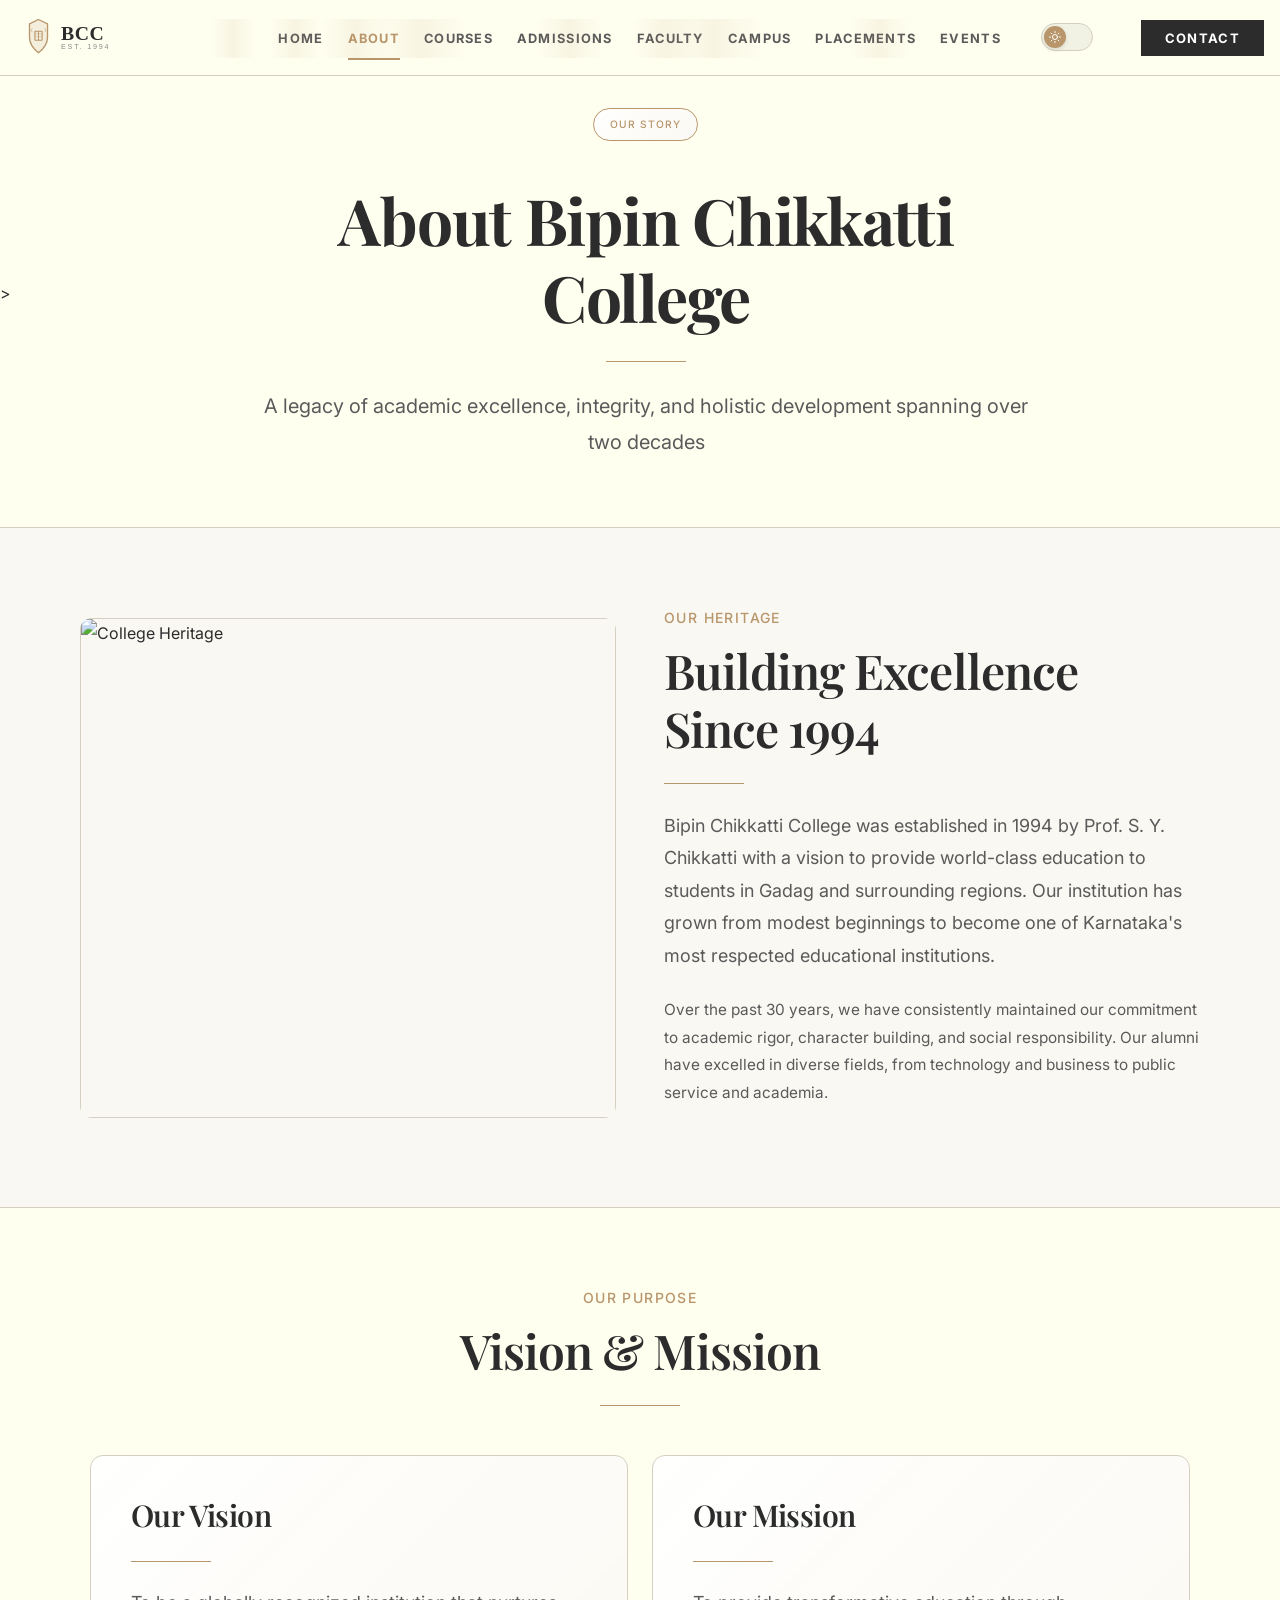
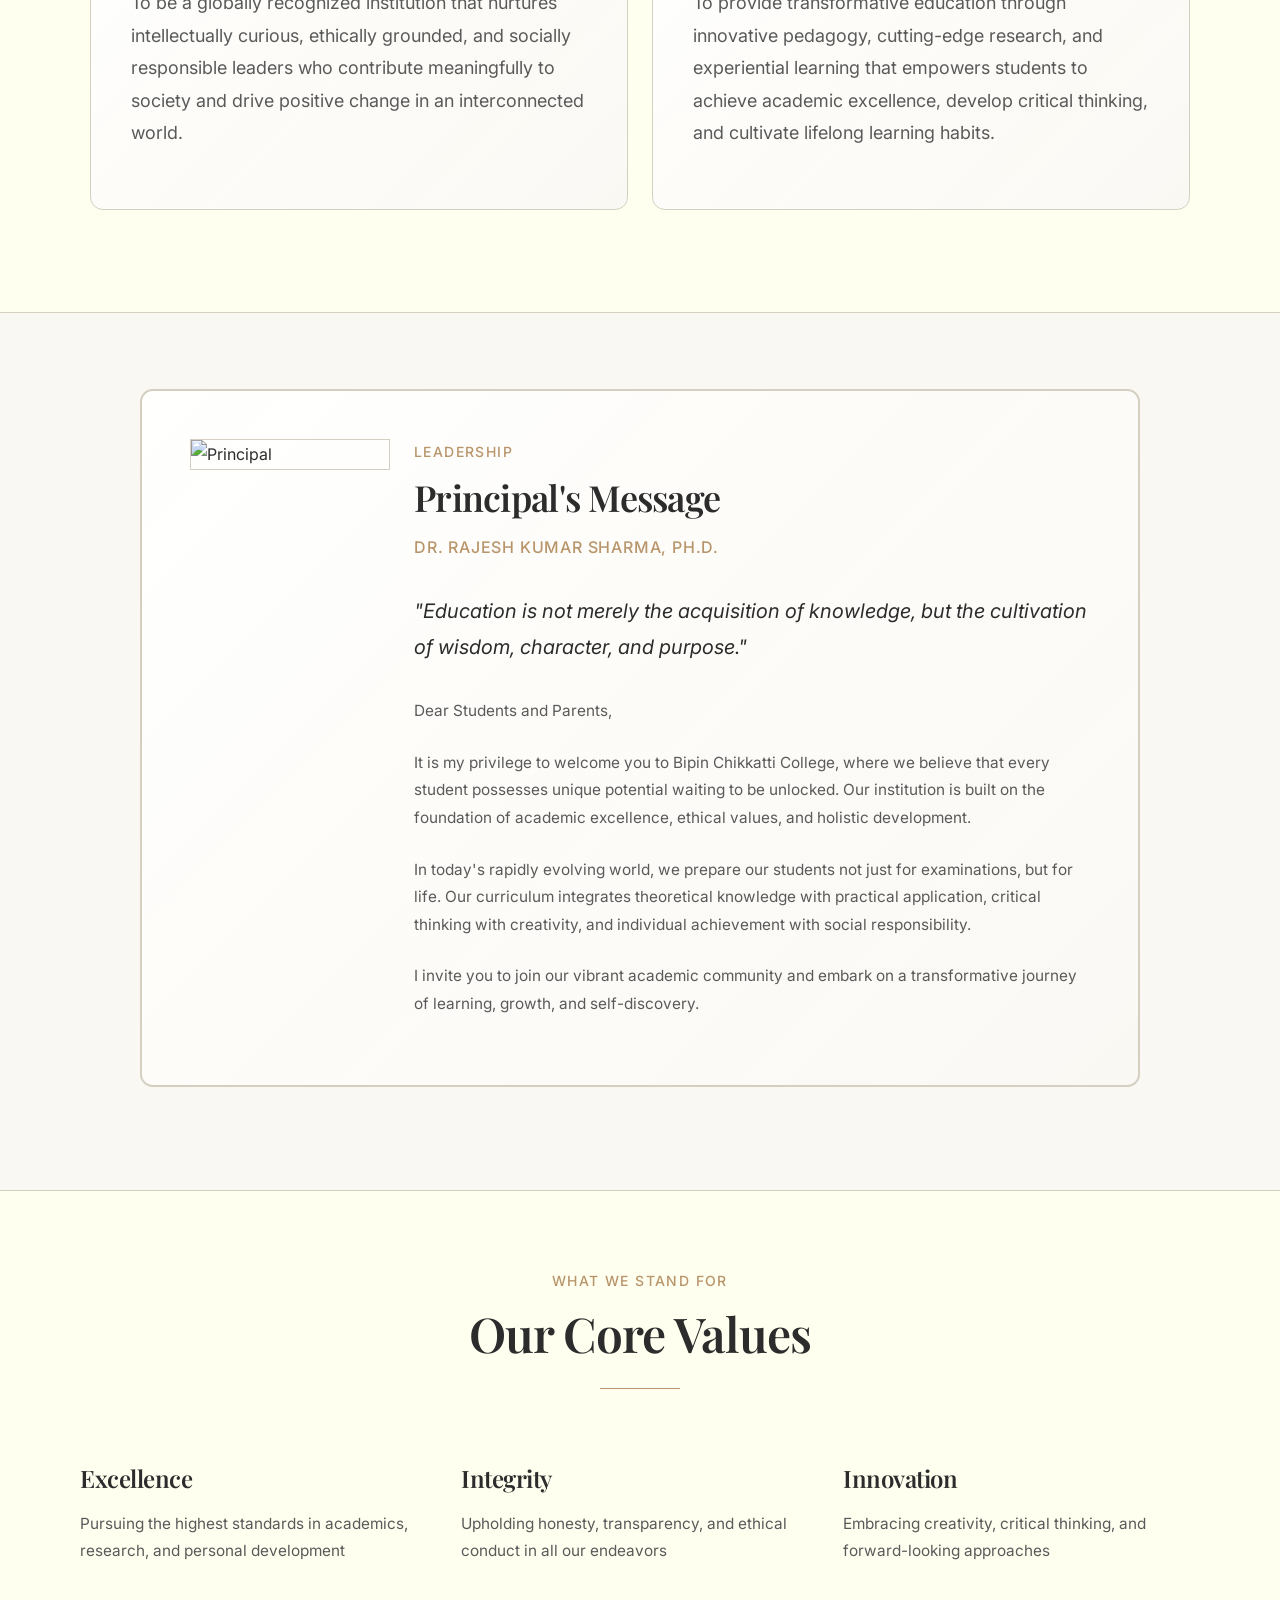
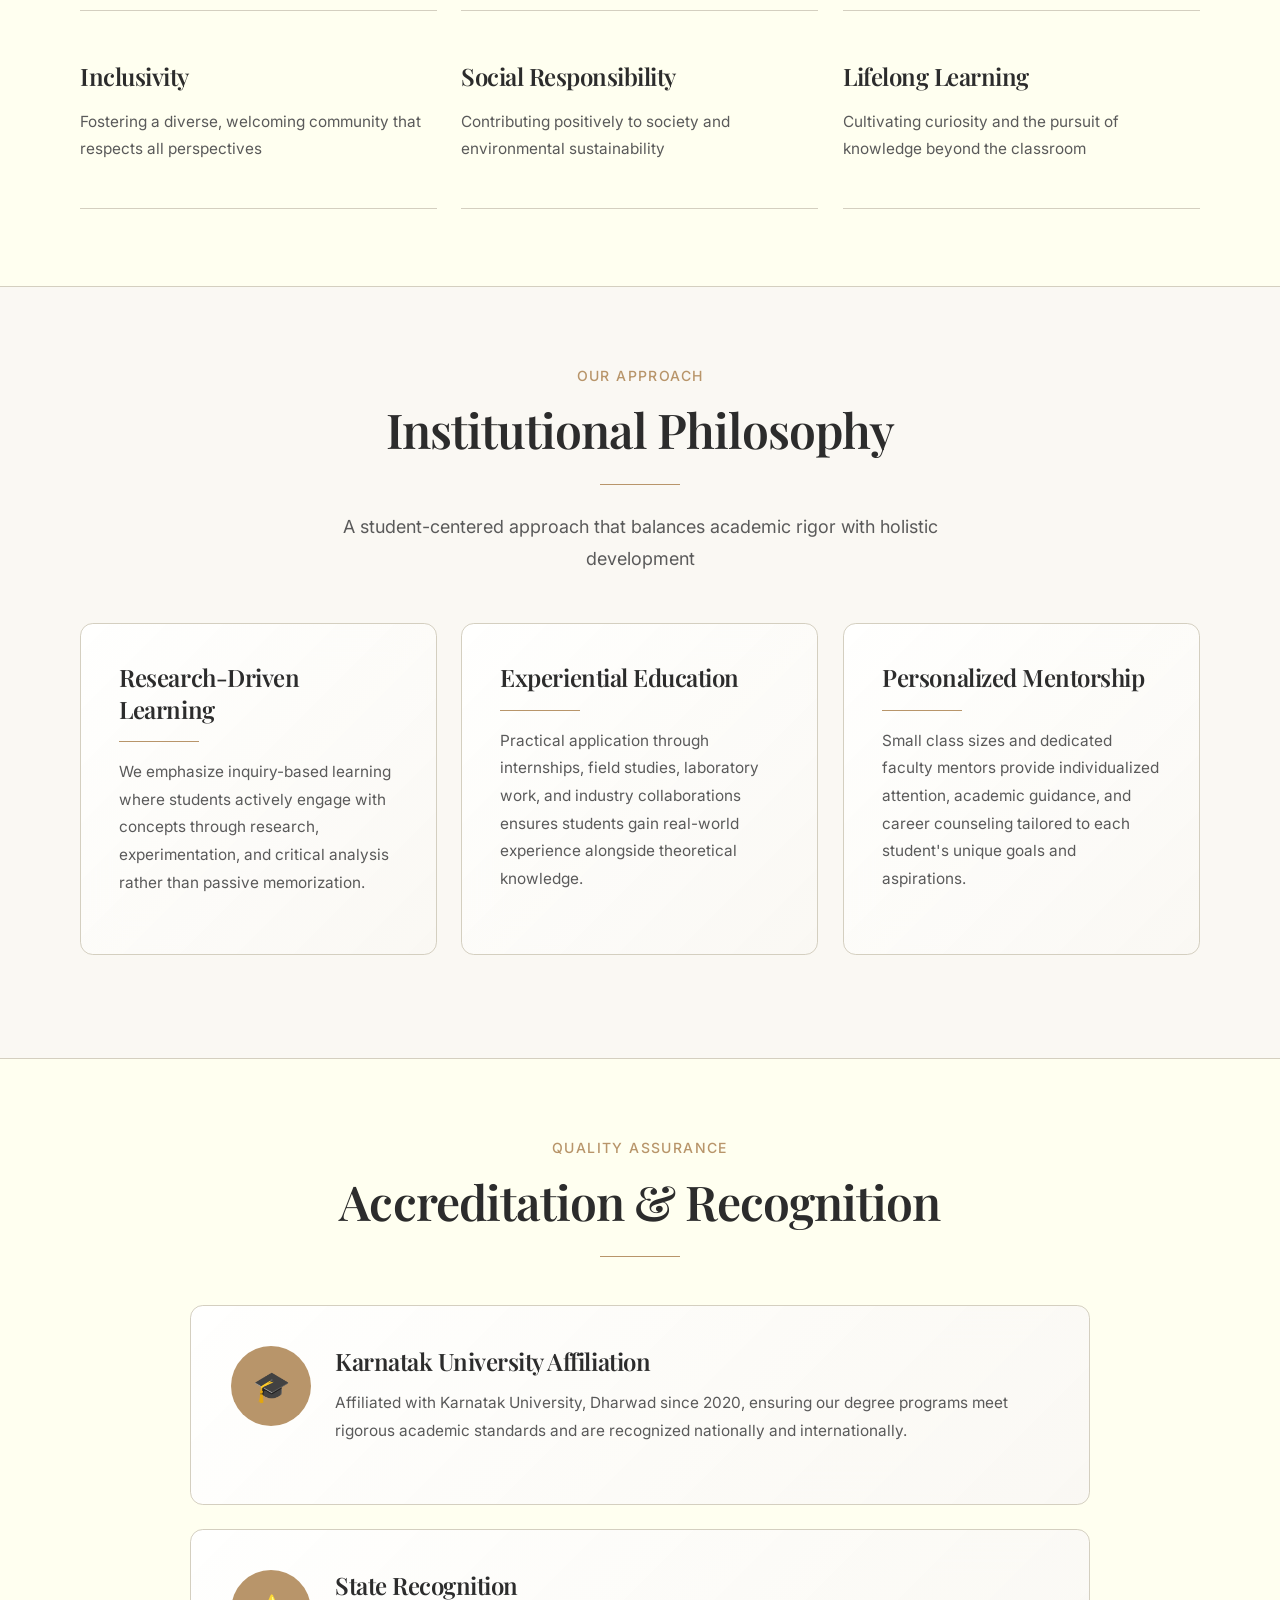
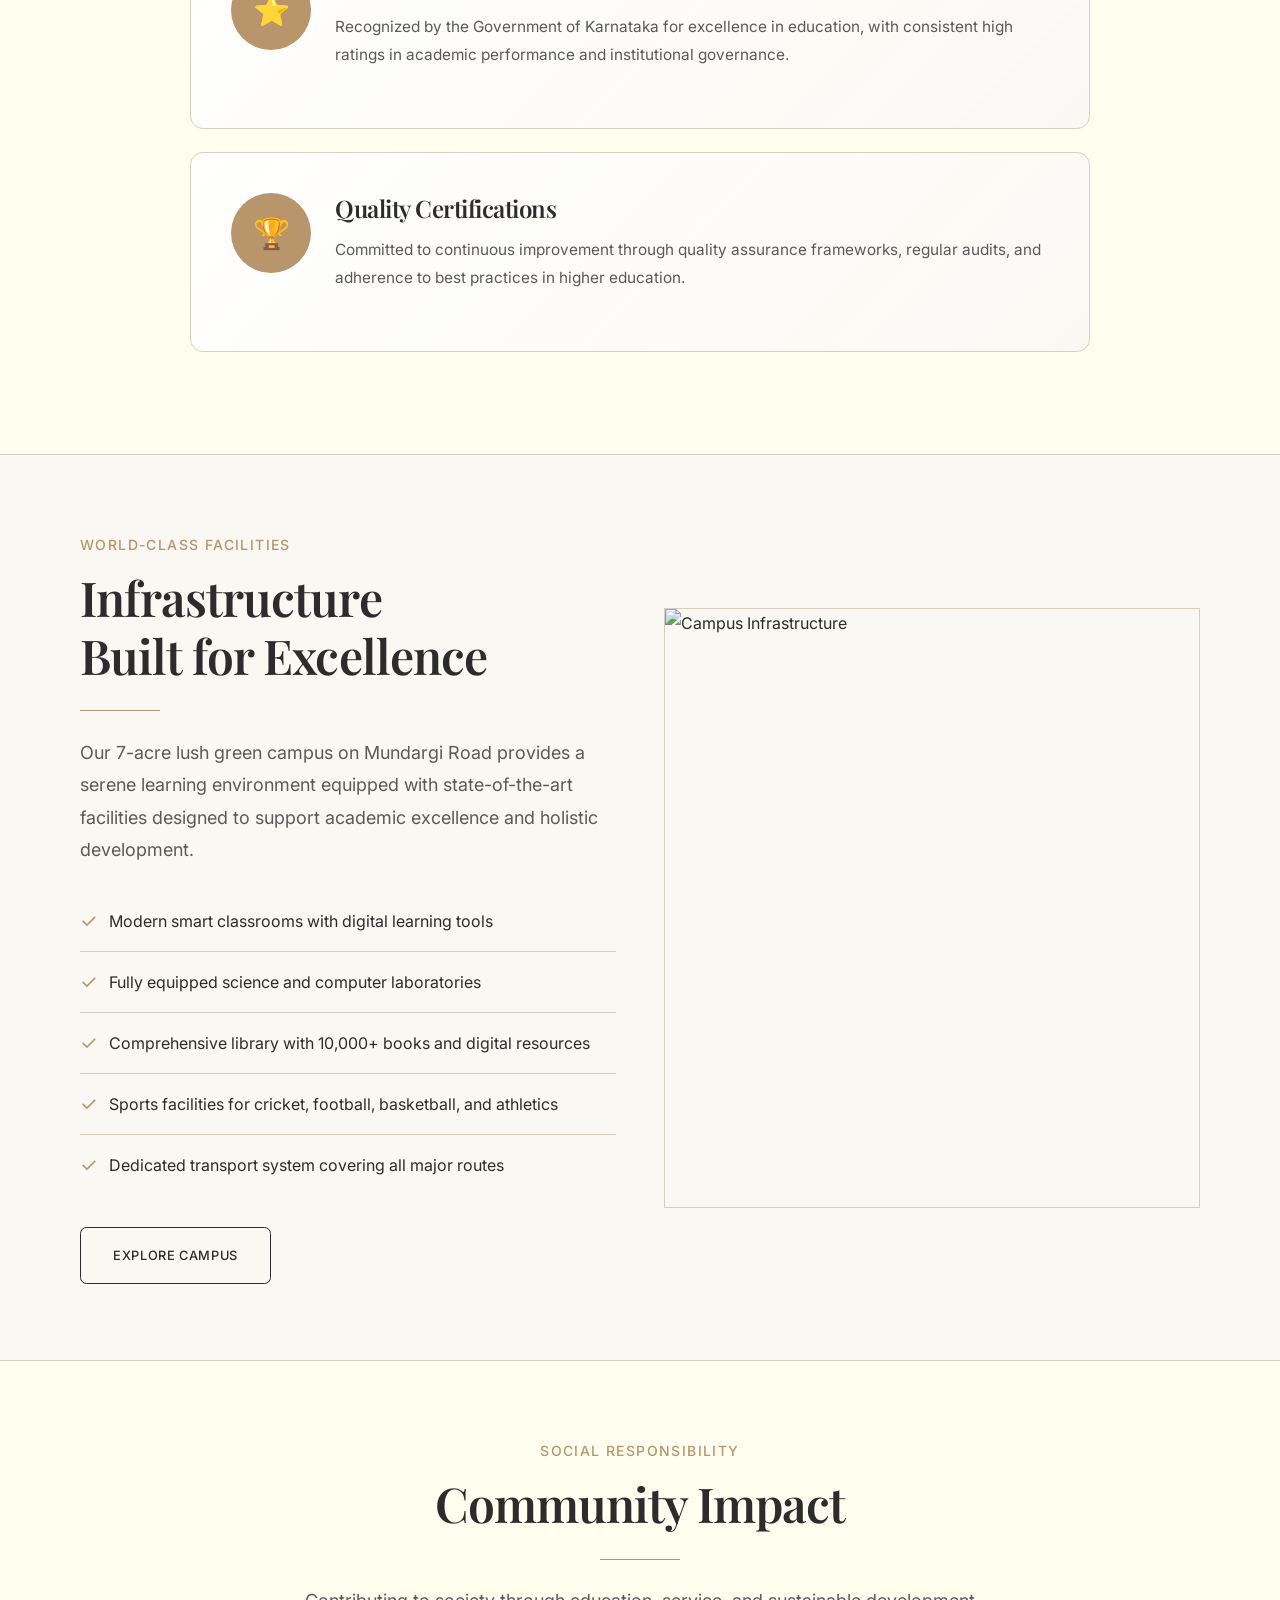
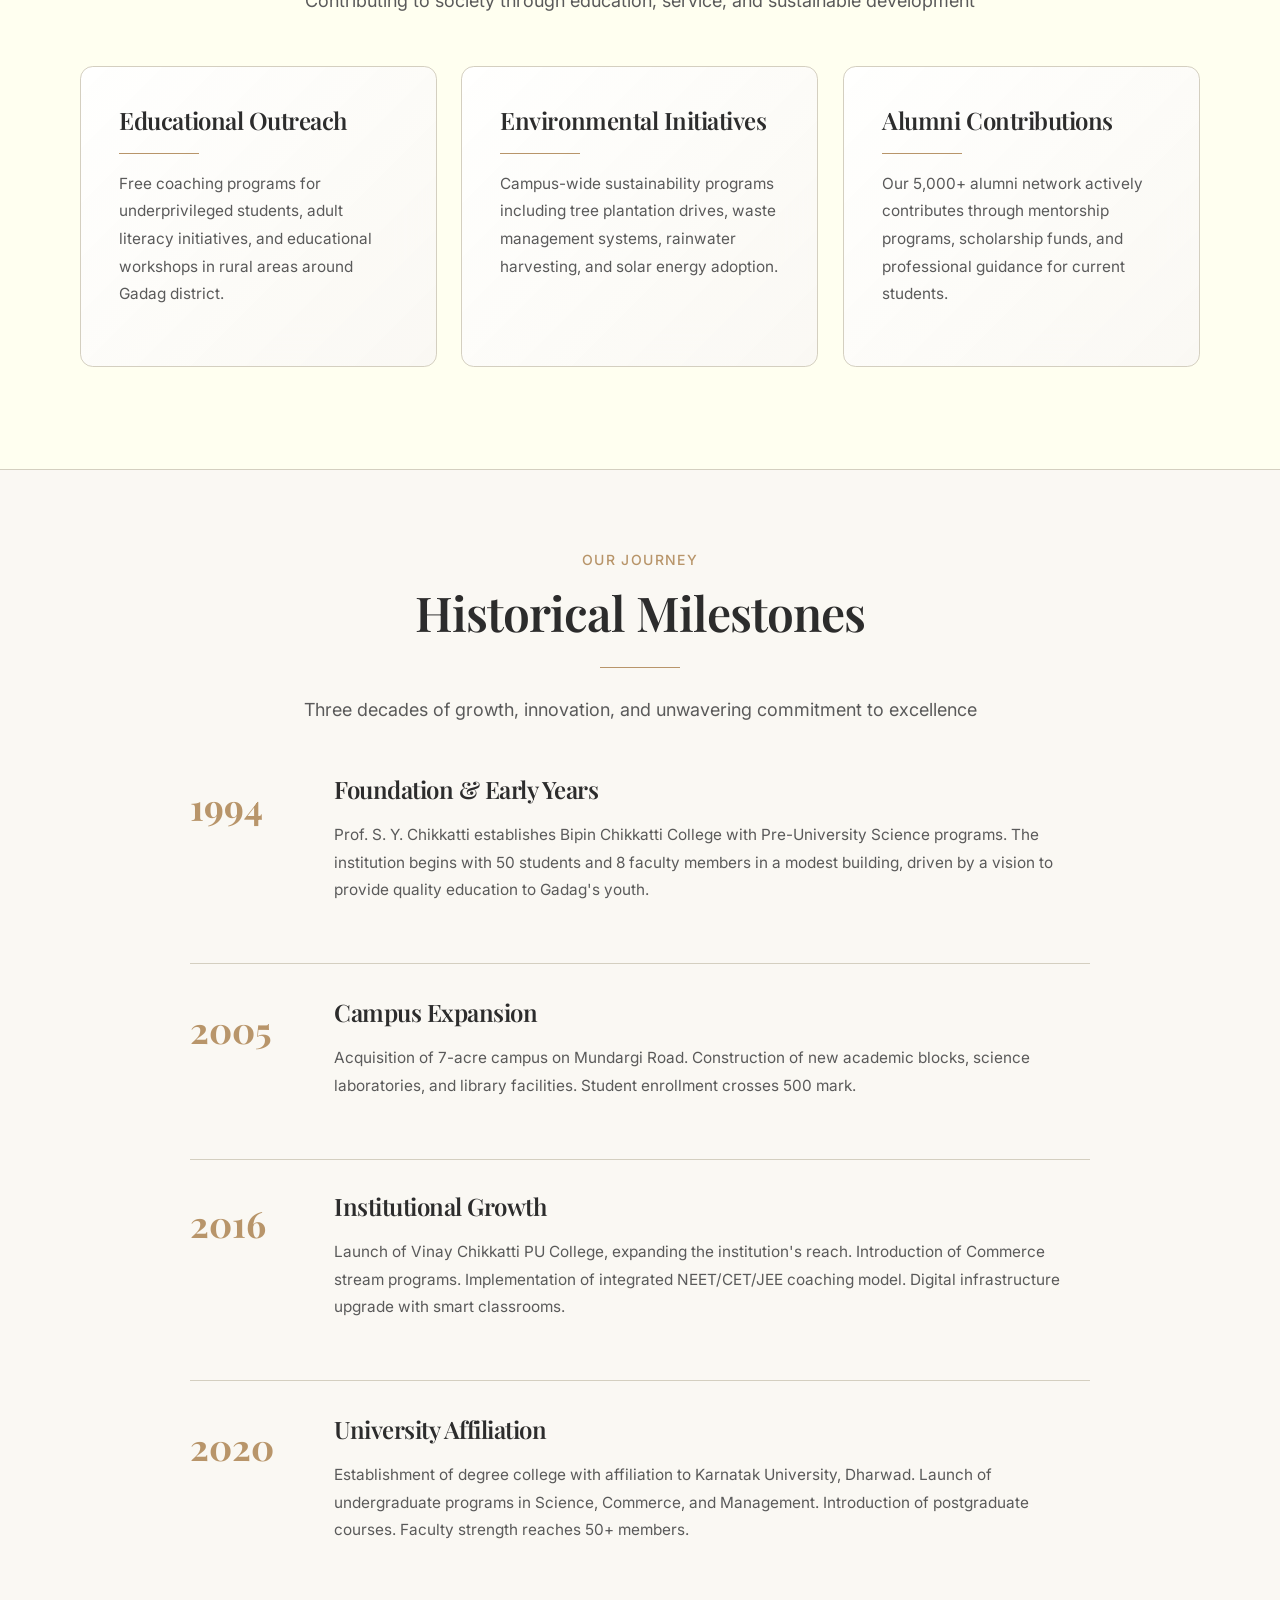
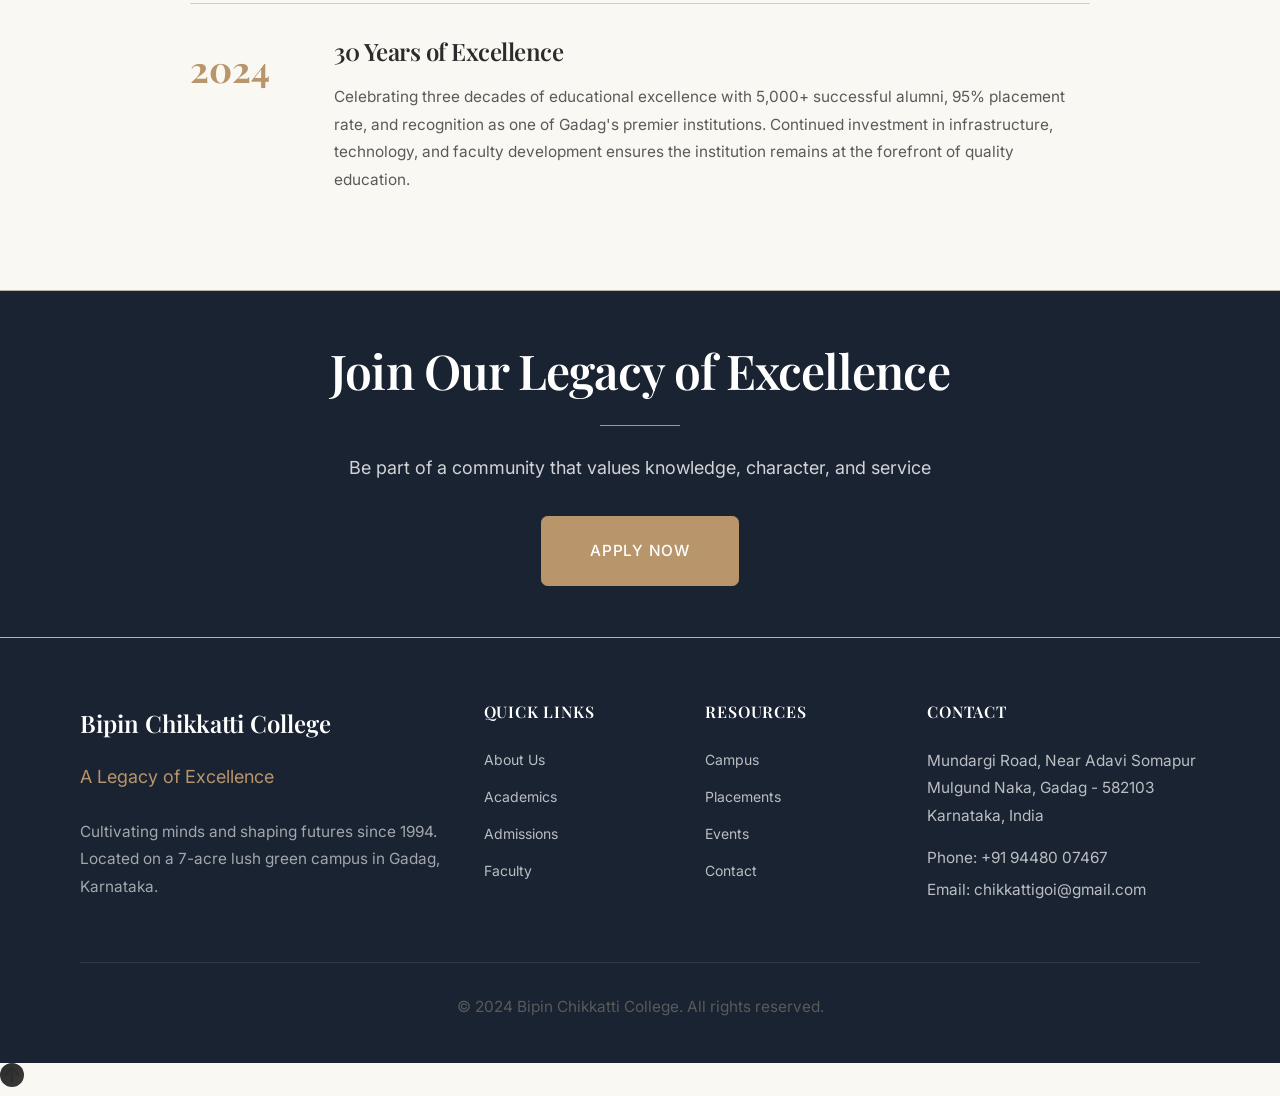
==== commit 74dea49b: "Fix: Restoration of navigation, removal of blocking loaders, and repair of layout broken by previous" ====
--- a/about.html
+++ b/about.html
@@ -31,7 +31,7 @@
     
     <div class="scroll-progress"></div>
     
-    <nav class="navbar">
+        <nav class="navbar">
         <div class="navbar-container">
             <a href="index.html" class="navbar-logo">
                 <img src="images/logo.svg" alt="Bipin Chikkatti College Logo">
@@ -39,29 +39,25 @@
             
             <ul class="navbar-menu">
                 <li><a href="index.html" class="navbar-link">Home</a></li>
-                <li><a href="about.html" class="navbar-link active">About</a></li>
+                <li><a href="about.html" class="navbar-link">About</a></li>
                 <li><a href="courses.html" class="navbar-link">Courses</a></li>
                 <li><a href="admissions.html" class="navbar-link">Admissions</a></li>
                 <li><a href="faculty.html" class="navbar-link">Faculty</a></li>
                 <li><a href="campus.html" class="navbar-link">Campus</a></li>
                 <li><a href="placements.html" class="navbar-link">Placements</a></li>
                 <li><a href="events.html" class="navbar-link">Events</a></li>
-                <li>
-                    <button class="navbar-theme-toggle" aria-label="Toggle theme">
-                        <svg class="sun-icon" viewBox="0 0 24 24" fill="none" stroke="currentColor" stroke-width="2" stroke-linecap="round" stroke-linejoin="round">
-                            <circle cx="12" cy="12" r="5"/>
-                            <line x1="12" y1="1" x2="12" y2="3"/>
-                            <line x1="12" y1="21" x2="12" y2="23"/>
-                            <line x1="4.22" y1="4.22" x2="5.64" y2="5.64"/>
-                            <line x1="18.36" y1="18.36" x2="19.78" y2="19.78"/>
-                            <line x1="1" y1="12" x2="3" y2="12"/>
-                            <line x1="21" y1="12" x2="23" y2="12"/>
-                            <line x1="4.22" y1="19.78" x2="5.64" y2="18.36"/>
-                            <line x1="18.36" y1="5.64" x2="19.78" y2="4.22"/>
-                        </svg>
-                        <svg class="moon-icon" viewBox="0 0 24 24" fill="none" stroke="currentColor" stroke-width="2" stroke-linecap="round" stroke-linejoin="round">
-                            <path d="M21 12.79A9 9 0 1 1 11.21 3 7 7 0 0 0 21 12.79z"/>
-                        </svg>
+                                <li>
+                    <button class="theme-switch" id="theme-toggle" aria-label="Toggle theme">
+                        <div class="theme-switch-track">
+                            <div class="theme-switch-handle">
+                                <svg class="sun-icon" viewBox="0 0 24 24" fill="none" stroke="currentColor" stroke-width="2" stroke-linecap="round" stroke-linejoin="round">
+                                    <circle cx="12" cy="12" r="5"/><line x1="12" y1="1" x2="12" y2="3"/><line x1="12" y1="21" x2="12" y2="23"/><line x1="4.22" y1="4.22" x2="5.64" y2="5.64"/><line x1="18.36" y1="18.36" x2="19.78" y2="19.78"/><line x1="1" y1="12" x2="3" y2="12"/><line x1="21" y1="12" x2="23" y2="12"/><line x1="4.22" y1="19.78" x2="5.64" y2="18.36"/><line x1="18.36" y1="5.64" x2="19.78" y2="4.22"/>
+                                </svg>
+                                <svg class="moon-icon" viewBox="0 0 24 24" fill="none" stroke="currentColor" stroke-width="2" stroke-linecap="round" stroke-linejoin="round">
+                                    <path d="M21 12.79A9 9 0 1 1 11.21 3 7 7 0 0 0 21 12.79z"/>
+                                </svg>
+                            </div>
+                        </div>
                     </button>
                 </li>
                 <li><a href="contact.html" class="navbar-cta">Contact</a></li>
@@ -585,3 +581,6 @@
     
 </body>
 </html>
+
+
+
--- a/css/main.css
+++ b/css/main.css
@@ -31,13 +31,13 @@
 /* Hero sections should start immediately after navbar */
 .page-wrapper > section:first-child {
   margin-top: 0;
-  padding-top: 76px;
-  min-height: calc(100vh - 76px);
+  padding-top: 80px;
+  min-height: calc(100vh - 80px);
 }
 
 /* Ensure proper spacing for non-hero first sections */
 .page-wrapper > section:first-child:not([style*="min-height"]) {
-  margin-top: 76px;
+  margin-top: 80px;
   padding-top: var(--section-padding);
 }
 
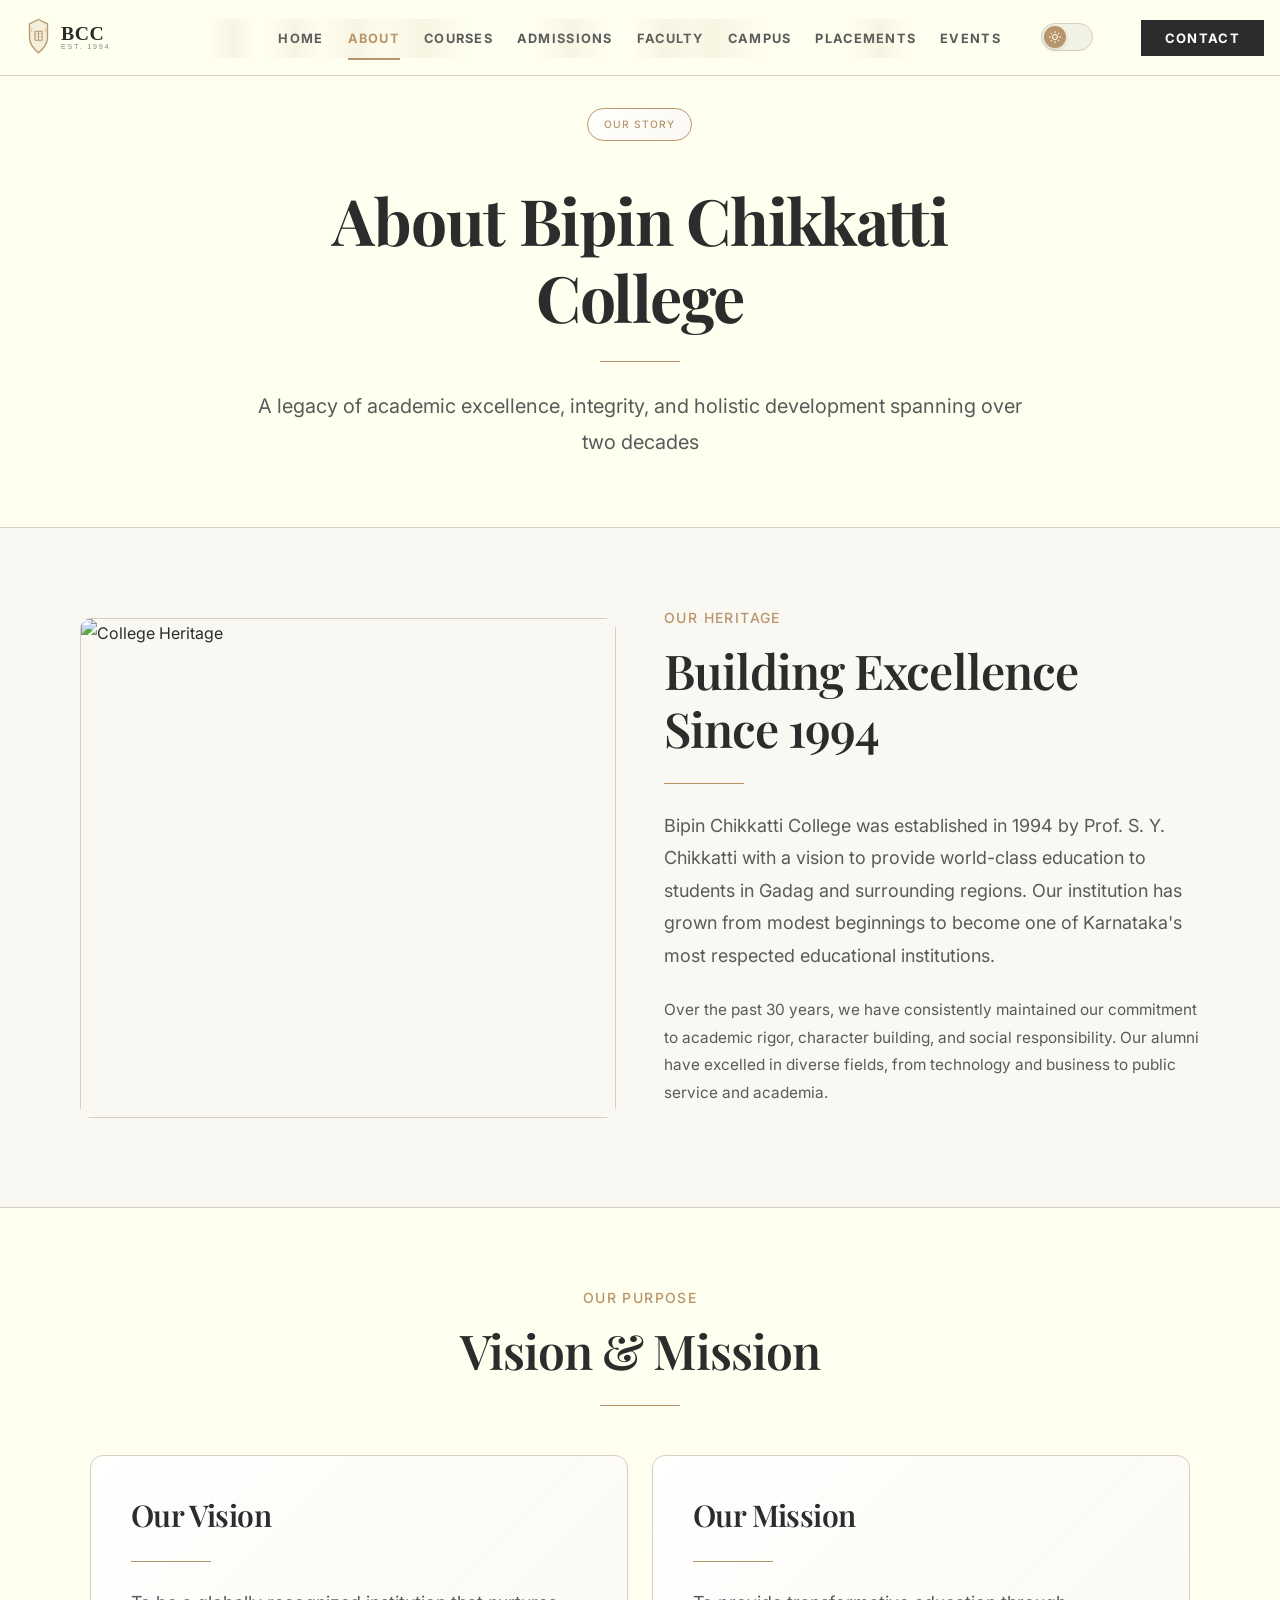
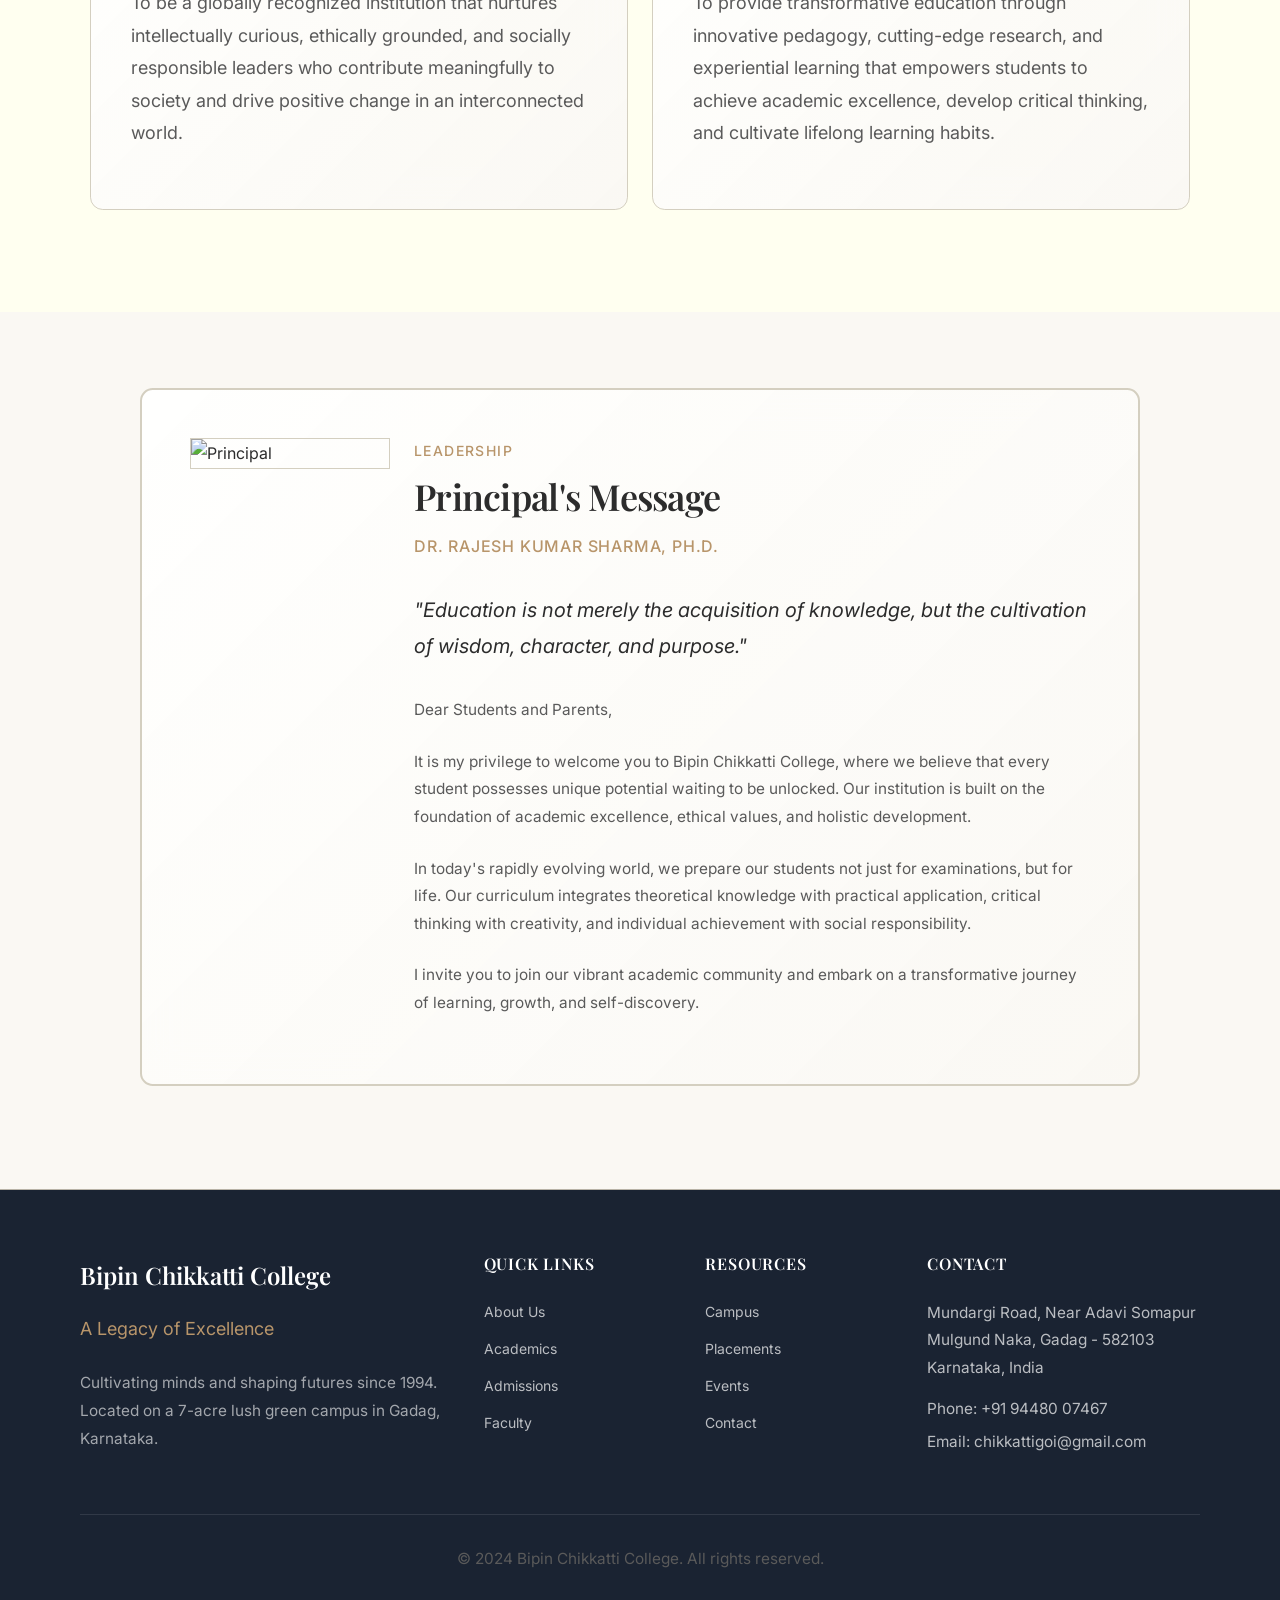
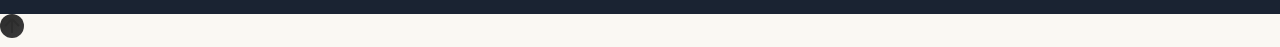
==== commit 34cf18a7: "Fix: Final repair of HTML structures (about and admissions), corrected hero typos across all pages, " ====
--- a/about.html
+++ b/about.html
@@ -3,7 +3,7 @@
 <head>
     <meta charset="UTF-8">
     <meta name="viewport" content="width=device-width, initial-scale=1.0">
-    <meta name="description" content="Learn about Bipin Chikkatti College - Our history, vision, mission, and commitment to excellence">
+    <meta name="description" content="A legacy of academic excellence, integrity, and holistic development spanning over two decades at Bipin Chikkatti College">
     <title>About Us | Bipin Chikkatti College</title>
     
     <link rel="stylesheet" href="css/main.css">
@@ -31,7 +31,7 @@
     
     <div class="scroll-progress"></div>
     
-        <nav class="navbar">
+    <nav class="navbar">
         <div class="navbar-container">
             <a href="index.html" class="navbar-logo">
                 <img src="images/logo.svg" alt="Bipin Chikkatti College Logo">
@@ -46,7 +46,7 @@
                 <li><a href="campus.html" class="navbar-link">Campus</a></li>
                 <li><a href="placements.html" class="navbar-link">Placements</a></li>
                 <li><a href="events.html" class="navbar-link">Events</a></li>
-                                <li>
+                <li>
                     <button class="theme-switch" id="theme-toggle" aria-label="Toggle theme">
                         <div class="theme-switch-track">
                             <div class="theme-switch-handle">
@@ -74,7 +74,7 @@
     <main class="page-wrapper">
         
         <!-- Hero Section -->
-        <section style="min-height: 45vh; display: flex; align-items: center; background-color: var(--color-ivory); border-bottom: var(--border-width) solid var(--color-border);">>
+        <section style="min-height: 45vh; display: flex; align-items: center; background-color: var(--color-ivory); border-bottom: var(--border-width) solid var(--color-border);">
             <div class="container">
                 <div style="max-width: 800px; margin: 0 auto; text-align: center;">
                     <span class="badge reveal">Our Story</span>
@@ -112,9 +112,9 @@
                 </div>
             </div>
         </section>
-        
-        <!-- Vision & Mission Section -->
-        <section class="section-lg" style="background-color: var(--color-ivory); border-top: var(--border-width) solid var(--color-border); border-bottom: var(--border-width) solid var(--color-border);">
+
+        <!-- Vision & Mission -->
+        <section class="section-lg" style="background-color: var(--color-ivory); border-top: var(--border-width) solid var(--color-border);">
             <div class="container">
                 <div class="section-header">
                     <span class="section-label reveal">Our Purpose</span>
@@ -183,383 +183,53 @@
                 </div>
             </div>
         </section>
-        
-        <!-- Core Values Section -->
-        <section class="section-lg" style="background-color: var(--color-ivory); border-top: var(--border-width) solid var(--color-border);">
-            <div class="container">
-                <div class="section-header">
-                    <span class="section-label reveal">What We Stand For</span>
-                    <h2 class="section-title reveal delay-100">Our Core Values</h2>
-                    <div class="divider reveal delay-200"></div>
-                </div>
-                
-                <div style="display: grid; grid-template-columns: repeat(auto-fit, minmax(300px, 1fr)); gap: var(--space-8); margin-top: var(--space-16);">
-                    
-                    <div class="card-minimal reveal">
-                        <h3 style="font-size: var(--text-2xl); margin-bottom: var(--space-4); color: var(--color-text-primary);">Excellence</h3>
-                        <p style="line-height: var(--leading-relaxed);">
-                            Pursuing the highest standards in academics, research, and personal development
-                        </p>
-                    </div>
-                    
-                    <div class="card-minimal reveal delay-100">
-                        <h3 style="font-size: var(--text-2xl); margin-bottom: var(--space-4); color: var(--color-text-primary);">Integrity</h3>
-                        <p style="line-height: var(--leading-relaxed);">
-                            Upholding honesty, transparency, and ethical conduct in all our endeavors
-                        </p>
-                    </div>
-                    
-                    <div class="card-minimal reveal delay-200">
-                        <h3 style="font-size: var(--text-2xl); margin-bottom: var(--space-4); color: var(--color-text-primary);">Innovation</h3>
-                        <p style="line-height: var(--leading-relaxed);">
-                            Embracing creativity, critical thinking, and forward-looking approaches
-                        </p>
-                    </div>
-                    
-                    <div class="card-minimal reveal delay-300">
-                        <h3 style="font-size: var(--text-2xl); margin-bottom: var(--space-4); color: var(--color-text-primary);">Inclusivity</h3>
-                        <p style="line-height: var(--leading-relaxed);">
-                            Fostering a diverse, welcoming community that respects all perspectives
-                        </p>
-                    </div>
-                    
-                    <div class="card-minimal reveal delay-400">
-                        <h3 style="font-size: var(--text-2xl); margin-bottom: var(--space-4); color: var(--color-text-primary);">Social Responsibility</h3>
-                        <p style="line-height: var(--leading-relaxed);">
-                            Contributing positively to society and environmental sustainability
-                        </p>
-                    </div>
-                    
-                    <div class="card-minimal reveal delay-500">
-                        <h3 style="font-size: var(--text-2xl); margin-bottom: var(--space-4); color: var(--color-text-primary);">Lifelong Learning</h3>
-                        <p style="line-height: var(--leading-relaxed);">
-                            Cultivating curiosity and the pursuit of knowledge beyond the classroom
-                        </p>
-                    </div>
-                    
-                </div>
-            </div>
-        </section>
-        
-        <!-- Institutional Philosophy Section -->
-        <section class="section-lg" style="background-color: var(--color-cream); border-top: var(--border-width) solid var(--color-border);">
-            <div class="container">
-                <div class="section-header">
-                    <span class="section-label reveal">Our Approach</span>
-                    <h2 class="section-title reveal delay-100">Institutional Philosophy</h2>
-                    <div class="divider reveal delay-200"></div>
-                    <p class="section-description reveal delay-300">
-                        A student-centered approach that balances academic rigor with holistic development
-                    </p>
-                </div>
-                
-                <div style="display: grid; grid-template-columns: repeat(auto-fit, minmax(350px, 1fr)); gap: var(--card-gap); margin-top: var(--space-12);">
-                    
-                    <div class="card hover-lift reveal">
-                        <h3 style="font-size: var(--text-2xl); margin-bottom: var(--space-4); color: var(--color-text-primary);">Research-Driven Learning</h3>
-                        <div class="divider divider-left" style="margin: var(--space-4) 0;"></div>
-                        <p style="line-height: var(--leading-relaxed);">
-                            We emphasize inquiry-based learning where students actively engage with concepts through research, experimentation, and critical analysis rather than passive memorization.
-                        </p>
-                    </div>
-                    
-                    <div class="card hover-lift reveal delay-100">
-                        <h3 style="font-size: var(--text-2xl); margin-bottom: var(--space-4); color: var(--color-text-primary);">Experiential Education</h3>
-                        <div class="divider divider-left" style="margin: var(--space-4) 0;"></div>
-                        <p style="line-height: var(--leading-relaxed);">
-                            Practical application through internships, field studies, laboratory work, and industry collaborations ensures students gain real-world experience alongside theoretical knowledge.
-                        </p>
-                    </div>
-                    
-                    <div class="card hover-lift reveal delay-200">
-                        <h3 style="font-size: var(--text-2xl); margin-bottom: var(--space-4); color: var(--color-text-primary);">Personalized Mentorship</h3>
-                        <div class="divider divider-left" style="margin: var(--space-4) 0;"></div>
-                        <p style="line-height: var(--leading-relaxed);">
-                            Small class sizes and dedicated faculty mentors provide individualized attention, academic guidance, and career counseling tailored to each student's unique goals and aspirations.
-                        </p>
-                    </div>
-                    
-                </div>
-            </div>
-        </section>
-        
-        <!-- Accreditation & Recognition Section -->
-        <section class="section-lg" style="background-color: var(--color-ivory); border-top: var(--border-width) solid var(--color-border); border-bottom: var(--border-width) solid var(--color-border);">
-            <div class="container">
-                <div class="section-header">
-                    <span class="section-label reveal">Quality Assurance</span>
-                    <h2 class="section-title reveal delay-100">Accreditation & Recognition</h2>
-                    <div class="divider reveal delay-200"></div>
-                </div>
-                
-                <div style="max-width: 900px; margin: var(--space-12) auto 0;">
-                    
-                    <div class="card reveal" style="padding: var(--space-10); margin-bottom: var(--space-6);">
-                        <div style="display: flex; align-items: start; gap: var(--space-6);">
-                            <div style="flex-shrink: 0; width: 80px; height: 80px; background-color: var(--color-gold); border-radius: 50%; display: flex; align-items: center; justify-content: center; font-size: var(--text-3xl); color: var(--color-navy);">🎓</div>
-                            <div>
-                                <h3 style="font-size: var(--text-2xl); margin-bottom: var(--space-3); color: var(--color-text-primary);">Karnatak University Affiliation</h3>
-                                <p style="line-height: var(--leading-relaxed); color: var(--color-text-secondary);">
-                                    Affiliated with Karnatak University, Dharwad since 2020, ensuring our degree programs meet rigorous academic standards and are recognized nationally and internationally.
-                                </p>
-                            </div>
-                        </div>
-                    </div>
-                    
-                    <div class="card reveal delay-100" style="padding: var(--space-10); margin-bottom: var(--space-6);">
-                        <div style="display: flex; align-items: start; gap: var(--space-6);">
-                            <div style="flex-shrink: 0; width: 80px; height: 80px; background-color: var(--color-gold); border-radius: 50%; display: flex; align-items: center; justify-content: center; font-size: var(--text-3xl); color: var(--color-navy);">⭐</div>
-                            <div>
-                                <h3 style="font-size: var(--text-2xl); margin-bottom: var(--space-3); color: var(--color-text-primary);">State Recognition</h3>
-                                <p style="line-height: var(--leading-relaxed); color: var(--color-text-secondary);">
-                                    Recognized by the Government of Karnataka for excellence in education, with consistent high ratings in academic performance and institutional governance.
-                                </p>
-                            </div>
-                        </div>
-                    </div>
-                    
-                    <div class="card reveal delay-200" style="padding: var(--space-10);">
-                        <div style="display: flex; align-items: start; gap: var(--space-6);">
-                            <div style="flex-shrink: 0; width: 80px; height: 80px; background-color: var(--color-gold); border-radius: 50%; display: flex; align-items: center; justify-content: center; font-size: var(--text-3xl); color: var(--color-navy);">🏆</div>
-                            <div>
-                                <h3 style="font-size: var(--text-2xl); margin-bottom: var(--space-3); color: var(--color-text-primary);">Quality Certifications</h3>
-                                <p style="line-height: var(--leading-relaxed); color: var(--color-text-secondary);">
-                                    Committed to continuous improvement through quality assurance frameworks, regular audits, and adherence to best practices in higher education.
-                                </p>
-                            </div>
-                        </div>
-                    </div>
-                    
-                </div>
-            </div>
-        </section>
-        
-        <!-- Infrastructure Overview Section -->
-        <section class="section-lg" style="background-color: var(--color-cream);">
-            <div class="container">
-                <div style="display: grid; grid-template-columns: 1fr 1fr; gap: var(--space-20); align-items: center;">
-                    <div>
-                        <span class="section-label reveal">World-Class Facilities</span>
-                        <h2 class="reveal delay-100" style="margin-bottom: var(--space-6);">
-                            Infrastructure<br>Built for Excellence
-                        </h2>
-                        <div class="divider divider-left reveal delay-200"></div>
-                        <p class="reveal delay-300" style="font-size: var(--text-lg); margin-bottom: var(--space-6); line-height: var(--leading-relaxed);">
-                            Our 7-acre lush green campus on Mundargi Road provides a serene learning environment equipped with state-of-the-art facilities designed to support academic excellence and holistic development.
-                        </p>
-                        <ul style="list-style: none; padding: 0; margin-bottom: var(--space-8);">
-                            <li class="reveal delay-400" style="padding: var(--space-3) 0; border-bottom: var(--border-width) solid var(--color-border); display: flex; align-items: center; gap: var(--space-3);">
-                                <span style="color: var(--color-gold); font-size: var(--text-xl);">✓</span>
-                                <span>Modern smart classrooms with digital learning tools</span>
-                            </li>
-                            <li class="reveal delay-450" style="padding: var(--space-3) 0; border-bottom: var(--border-width) solid var(--color-border); display: flex; align-items: center; gap: var(--space-3);">
-                                <span style="color: var(--color-gold); font-size: var(--text-xl);">✓</span>
-                                <span>Fully equipped science and computer laboratories</span>
-                            </li>
-                            <li class="reveal delay-500" style="padding: var(--space-3) 0; border-bottom: var(--border-width) solid var(--color-border); display: flex; align-items: center; gap: var(--space-3);">
-                                <span style="color: var(--color-gold); font-size: var(--text-xl);">✓</span>
-                                <span>Comprehensive library with 10,000+ books and digital resources</span>
-                            </li>
-                            <li class="reveal delay-550" style="padding: var(--space-3) 0; border-bottom: var(--border-width) solid var(--color-border); display: flex; align-items: center; gap: var(--space-3);">
-                                <span style="color: var(--color-gold); font-size: var(--text-xl);">✓</span>
-                                <span>Sports facilities for cricket, football, basketball, and athletics</span>
-                            </li>
-                            <li class="reveal delay-600" style="padding: var(--space-3) 0; display: flex; align-items: center; gap: var(--space-3);">
-                                <span style="color: var(--color-gold); font-size: var(--text-xl);">✓</span>
-                                <span>Dedicated transport system covering all major routes</span>
-                            </li>
-                        </ul>
-                        <a href="campus.html" class="btn btn-outline reveal delay-650">Explore Campus</a>
-                    </div>
-                    <div class="reveal-right">
-                        <img src="https://images.unsplash.com/photo-1498243691581-b145c3f54a5a?w=800&h=900&fit=crop" alt="Campus Infrastructure" style="width: 100%; height: 600px; object-fit: cover; border: var(--border-width) solid var(--color-border);">
-                    </div>
-                </div>
-            </div>
-        </section>
-        
-        <!-- Community Impact Section -->
-        <section class="section-lg" style="background-color: var(--color-ivory); border-top: var(--border-width) solid var(--color-border); border-bottom: var(--border-width) solid var(--color-border);">
-            <div class="container">
-                <div class="section-header">
-                    <span class="section-label reveal">Social Responsibility</span>
-                    <h2 class="section-title reveal delay-100">Community Impact</h2>
-                    <div class="divider reveal delay-200"></div>
-                    <p class="section-description reveal delay-300">
-                        Contributing to society through education, service, and sustainable development
-                    </p>
-                </div>
-                
-                <div style="display: grid; grid-template-columns: repeat(auto-fit, minmax(300px, 1fr)); gap: var(--card-gap); margin-top: var(--space-12);">
-                    
-                    <div class="card hover-lift reveal">
-                        <h3 style="font-size: var(--text-2xl); margin-bottom: var(--space-4); color: var(--color-text-primary);">Educational Outreach</h3>
-                        <div class="divider divider-left" style="margin: var(--space-4) 0;"></div>
-                        <p style="line-height: var(--leading-relaxed);">
-                            Free coaching programs for underprivileged students, adult literacy initiatives, and educational workshops in rural areas around Gadag district.
-                        </p>
-                    </div>
-                    
-                    <div class="card hover-lift reveal delay-100">
-                        <h3 style="font-size: var(--text-2xl); margin-bottom: var(--space-4); color: var(--color-text-primary);">Environmental Initiatives</h3>
-                        <div class="divider divider-left" style="margin: var(--space-4) 0;"></div>
-                        <p style="line-height: var(--leading-relaxed);">
-                            Campus-wide sustainability programs including tree plantation drives, waste management systems, rainwater harvesting, and solar energy adoption.
-                        </p>
-                    </div>
-                    
-                    <div class="card hover-lift reveal delay-200">
-                        <h3 style="font-size: var(--text-2xl); margin-bottom: var(--space-4); color: var(--color-text-primary);">Alumni Contributions</h3>
-                        <div class="divider divider-left" style="margin: var(--space-4) 0;"></div>
-                        <p style="line-height: var(--leading-relaxed);">
-                            Our 5,000+ alumni network actively contributes through mentorship programs, scholarship funds, and professional guidance for current students.
-                        </p>
-                    </div>
-                    
-                </div>
-            </div>
-        </section>
-        
-        <!-- Historical Milestones Section -->
-        <section class="section-lg" style="background-color: var(--color-cream);">
-            <div class="container">
-                <div class="section-header">
-                    <span class="section-label reveal">Our Journey</span>
-                    <h2 class="section-title reveal delay-100">Historical Milestones</h2>
-                    <div class="divider reveal delay-200"></div>
-                    <p class="section-description reveal delay-300">
-                        Three decades of growth, innovation, and unwavering commitment to excellence
-                    </p>
-                </div>
-                
-                <div style="max-width: 900px; margin: var(--space-12) auto 0;">
-                    
-                    <div class="reveal" style="display: grid; grid-template-columns: 120px 1fr; gap: var(--space-8); margin-bottom: var(--space-10); padding-bottom: var(--space-10); border-bottom: var(--border-width) solid var(--color-border);">
-                        <div>
-                            <div style="font-size: var(--text-4xl); font-weight: var(--font-bold); color: var(--color-gold); font-family: var(--font-serif);">1994</div>
-                        </div>
-                        <div>
-                            <h3 style="font-size: var(--text-2xl); margin-bottom: var(--space-4); color: var(--color-text-primary);">Foundation & Early Years</h3>
-                            <p style="line-height: var(--leading-relaxed); color: var(--color-text-secondary);">
-                                Prof. S. Y. Chikkatti establishes Bipin Chikkatti College with Pre-University Science programs. The institution begins with 50 students and 8 faculty members in a modest building, driven by a vision to provide quality education to Gadag's youth.
-                            </p>
-                        </div>
-                    </div>
-                    
-                    <div class="reveal delay-100" style="display: grid; grid-template-columns: 120px 1fr; gap: var(--space-8); margin-bottom: var(--space-10); padding-bottom: var(--space-10); border-bottom: var(--border-width) solid var(--color-border);">
-                        <div>
-                            <div style="font-size: var(--text-4xl); font-weight: var(--font-bold); color: var(--color-gold); font-family: var(--font-serif);">2005</div>
-                        </div>
-                        <div>
-                            <h3 style="font-size: var(--text-2xl); margin-bottom: var(--space-4); color: var(--color-text-primary);">Campus Expansion</h3>
-                            <p style="line-height: var(--leading-relaxed); color: var(--color-text-secondary);">
-                                Acquisition of 7-acre campus on Mundargi Road. Construction of new academic blocks, science laboratories, and library facilities. Student enrollment crosses 500 mark.
-                            </p>
-                        </div>
-                    </div>
-                    
-                    <div class="reveal delay-200" style="display: grid; grid-template-columns: 120px 1fr; gap: var(--space-8); margin-bottom: var(--space-10); padding-bottom: var(--space-10); border-bottom: var(--border-width) solid var(--color-border);">
-                        <div>
-                            <div style="font-size: var(--text-4xl); font-weight: var(--font-bold); color: var(--color-gold); font-family: var(--font-serif);">2016</div>
-                        </div>
-                        <div>
-                            <h3 style="font-size: var(--text-2xl); margin-bottom: var(--space-4); color: var(--color-text-primary);">Institutional Growth</h3>
-                            <p style="line-height: var(--leading-relaxed); color: var(--color-text-secondary);">
-                                Launch of Vinay Chikkatti PU College, expanding the institution's reach. Introduction of Commerce stream programs. Implementation of integrated NEET/CET/JEE coaching model. Digital infrastructure upgrade with smart classrooms.
-                            </p>
-                        </div>
-                    </div>
-                    
-                    <div class="reveal delay-300" style="display: grid; grid-template-columns: 120px 1fr; gap: var(--space-8); margin-bottom: var(--space-10); padding-bottom: var(--space-10); border-bottom: var(--border-width) solid var(--color-border);">
-                        <div>
-                            <div style="font-size: var(--text-4xl); font-weight: var(--font-bold); color: var(--color-gold); font-family: var(--font-serif);">2020</div>
-                        </div>
-                        <div>
-                            <h3 style="font-size: var(--text-2xl); margin-bottom: var(--space-4); color: var(--color-text-primary);">University Affiliation</h3>
-                            <p style="line-height: var(--leading-relaxed); color: var(--color-text-secondary);">
-                                Establishment of degree college with affiliation to Karnatak University, Dharwad. Launch of undergraduate programs in Science, Commerce, and Management. Introduction of postgraduate courses. Faculty strength reaches 50+ members.
-                            </p>
-                        </div>
-                    </div>
-                    
-                    <div class="reveal delay-400" style="display: grid; grid-template-columns: 120px 1fr; gap: var(--space-8);">
-                        <div>
-                            <div style="font-size: var(--text-4xl); font-weight: var(--font-bold); color: var(--color-gold); font-family: var(--font-serif);">2024</div>
-                        </div>
-                        <div>
-                            <h3 style="font-size: var(--text-2xl); margin-bottom: var(--space-4); color: var(--color-text-primary);">30 Years of Excellence</h3>
-                            <p style="line-height: var(--leading-relaxed); color: var(--color-text-secondary);">
-                                Celebrating three decades of educational excellence with 5,000+ successful alumni, 95% placement rate, and recognition as one of Gadag's premier institutions. Continued investment in infrastructure, technology, and faculty development ensures the institution remains at the forefront of quality education.
-                            </p>
-                        </div>
-                    </div>
-                    
-                </div>
-            </div>
-        </section>
-        
-        <!-- CTA Section -->
-        <section class="section" style="background-color: var(--color-navy); color: var(--color-text-light); text-align: center; border-top: var(--border-width) solid var(--color-border-dark);">
-            <div class="container">
-                <div class="reveal">
-                    <h2 style="margin-bottom: var(--space-6); font-size: clamp(2rem, 4vw, 3rem); color: var(--color-text-light);">
-                        Join Our Legacy of Excellence
-                    </h2>
-                    <div class="divider" style="background-color: var(--color-gold);"></div>
-                    <p style="font-size: var(--text-lg); color: rgba(255, 255, 255, 0.8); margin-bottom: var(--space-8); max-width: 600px; margin-left: auto; margin-right: auto; line-height: var(--leading-relaxed);">
-                        Be part of a community that values knowledge, character, and service
-                    </p>
-                    <a href="admissions.html" class="btn btn-gold btn-lg">Apply Now</a>
-                </div>
-            </div>
-        </section>
+
+        <footer>
+            <div class="container">
+                <div class="footer-grid">
+                    <div>
+                        <div class="footer-brand">Bipin Chikkatti College</div>
+                        <div class="footer-tagline">A Legacy of Excellence</div>
+                        <p style="color: rgba(255, 255, 255, 0.6); line-height: var(--leading-relaxed);">
+                            Cultivating minds and shaping futures since 1994. Located on a 7-acre lush green campus in Gadag, Karnataka.
+                        </p>
+                    </div>
+                    <div>
+                        <h4 class="footer-title">Quick Links</h4>
+                        <div class="footer-links">
+                            <a href="about.html" class="footer-link">About Us</a>
+                            <a href="courses.html" class="footer-link">Academics</a>
+                            <a href="admissions.html" class="footer-link">Admissions</a>
+                            <a href="faculty.html" class="footer-link">Faculty</a>
+                        </div>
+                    </div>
+                    <div>
+                        <h4 class="footer-title">Resources</h4>
+                        <div class="footer-links">
+                            <a href="campus.html" class="footer-link">Campus</a>
+                            <a href="placements.html" class="footer-link">Placements</a>
+                            <a href="events.html" class="footer-link">Events</a>
+                            <a href="contact.html" class="footer-link">Contact</a>
+                        </div>
+                    </div>
+                    <div>
+                        <h4 class="footer-title">Contact</h4>
+                        <p style="color: rgba(255, 255, 255, 0.7); line-height: var(--leading-relaxed); margin-bottom: var(--space-4);">
+                            Mundargi Road, Near Adavi Somapur<br>
+                            Mulgund Naka, Gadag - 582103<br>
+                            Karnataka, India
+                        </p>
+                        <p style="color: rgba(255, 255, 255, 0.7); margin-bottom: var(--space-2);">Phone: +91 94480 07467</p>
+                        <p style="color: rgba(255, 255, 255, 0.7);">Email: chikkattigoi@gmail.com</p>
+                    </div>
+                </div>
+                <div class="footer-bottom">
+                    <p>© 2024 Bipin Chikkatti College. All rights reserved.</p>
+                </div>
+            </div>
+        </footer>
         
     </main>
-    
-    <footer>
-        <div class="container">
-            <div class="footer-grid">
-                <div>
-                    <div class="footer-brand">Bipin Chikkatti College</div>
-                    <div class="footer-tagline">A Legacy of Excellence</div>
-                    <p style="color: rgba(255, 255, 255, 0.6); line-height: var(--leading-relaxed);">
-                        Cultivating minds and shaping futures since 1994. Located on a 7-acre lush green campus in Gadag, Karnataka.
-                    </p>
-                </div>
-                <div>
-                    <h4 class="footer-title">Quick Links</h4>
-                    <div class="footer-links">
-                        <a href="about.html" class="footer-link">About Us</a>
-                        <a href="courses.html" class="footer-link">Academics</a>
-                        <a href="admissions.html" class="footer-link">Admissions</a>
-                        <a href="faculty.html" class="footer-link">Faculty</a>
-                    </div>
-                </div>
-                <div>
-                    <h4 class="footer-title">Resources</h4>
-                    <div class="footer-links">
-                        <a href="campus.html" class="footer-link">Campus</a>
-                        <a href="placements.html" class="footer-link">Placements</a>
-                        <a href="events.html" class="footer-link">Events</a>
-                        <a href="contact.html" class="footer-link">Contact</a>
-                    </div>
-                </div>
-                <div>
-                    <h4 class="footer-title">Contact</h4>
-                    <p style="color: rgba(255, 255, 255, 0.7); line-height: var(--leading-relaxed); margin-bottom: var(--space-4);">
-                        Mundargi Road, Near Adavi Somapur<br>
-                        Mulgund Naka, Gadag - 582103<br>
-                        Karnataka, India
-                    </p>
-                    <p style="color: rgba(255, 255, 255, 0.7); margin-bottom: var(--space-2);">Phone: +91 94480 07467</p>
-                    <p style="color: rgba(255, 255, 255, 0.7);">Email: chikkattigoi@gmail.com</p>
-                </div>
-            </div>
-            <div class="footer-bottom">
-                <p>© 2024 Bipin Chikkatti College. All rights reserved.</p>
-            </div>
-        </div>
-    </footer>
     
     <button class="back-to-top" aria-label="Back to top">
         <svg width="24" height="24" viewBox="0 0 24 24" fill="none" stroke="currentColor" stroke-width="2">
@@ -568,19 +238,5 @@
     </button>
     
     <script src="js/main.js"></script>
-    
-    <style>
-        @media (max-width: 1024px) {
-            section > div > div[style*="grid-template-columns: 1fr 1fr"],
-            section > div > div[style*="grid-template-columns: 200px 1fr"] {
-                grid-template-columns: 1fr !important;
-                gap: var(--space-8) !important;
-            }
-        }
-    </style>
-    
 </body>
 </html>
-
-
-
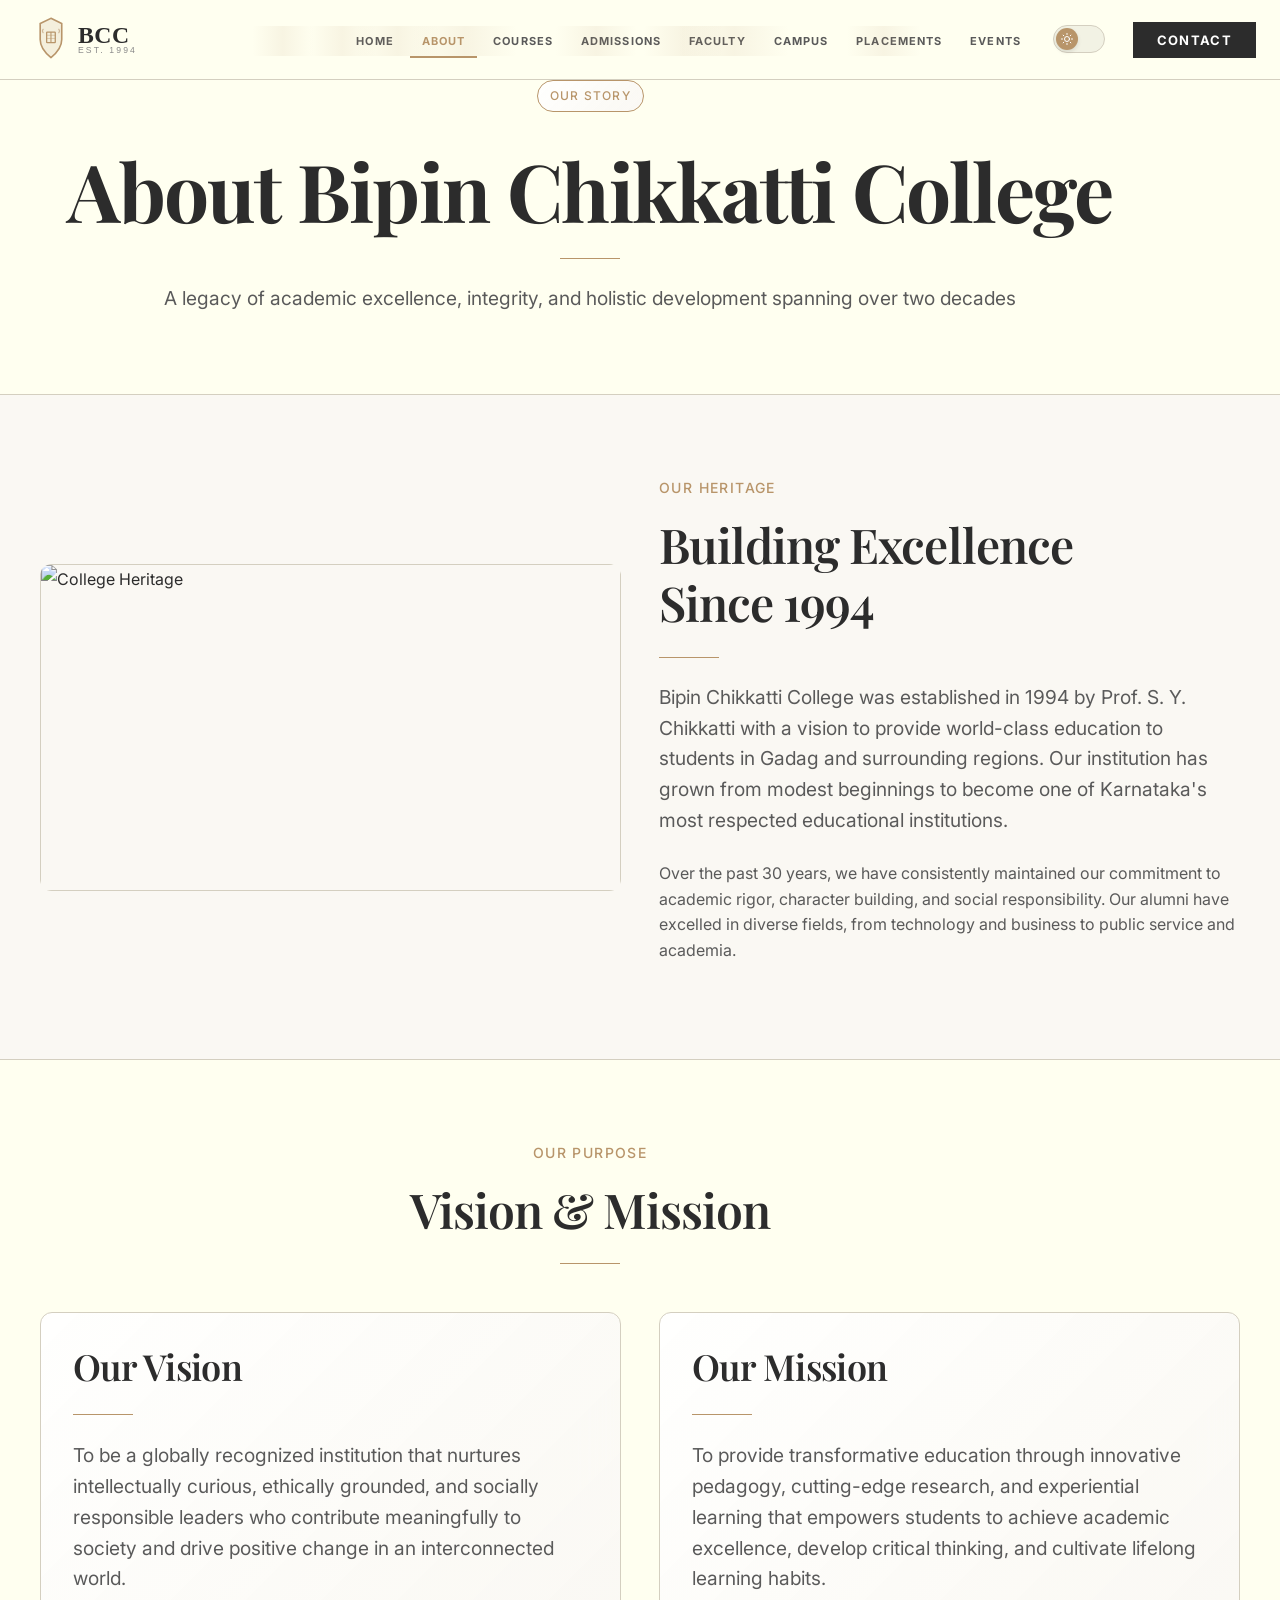
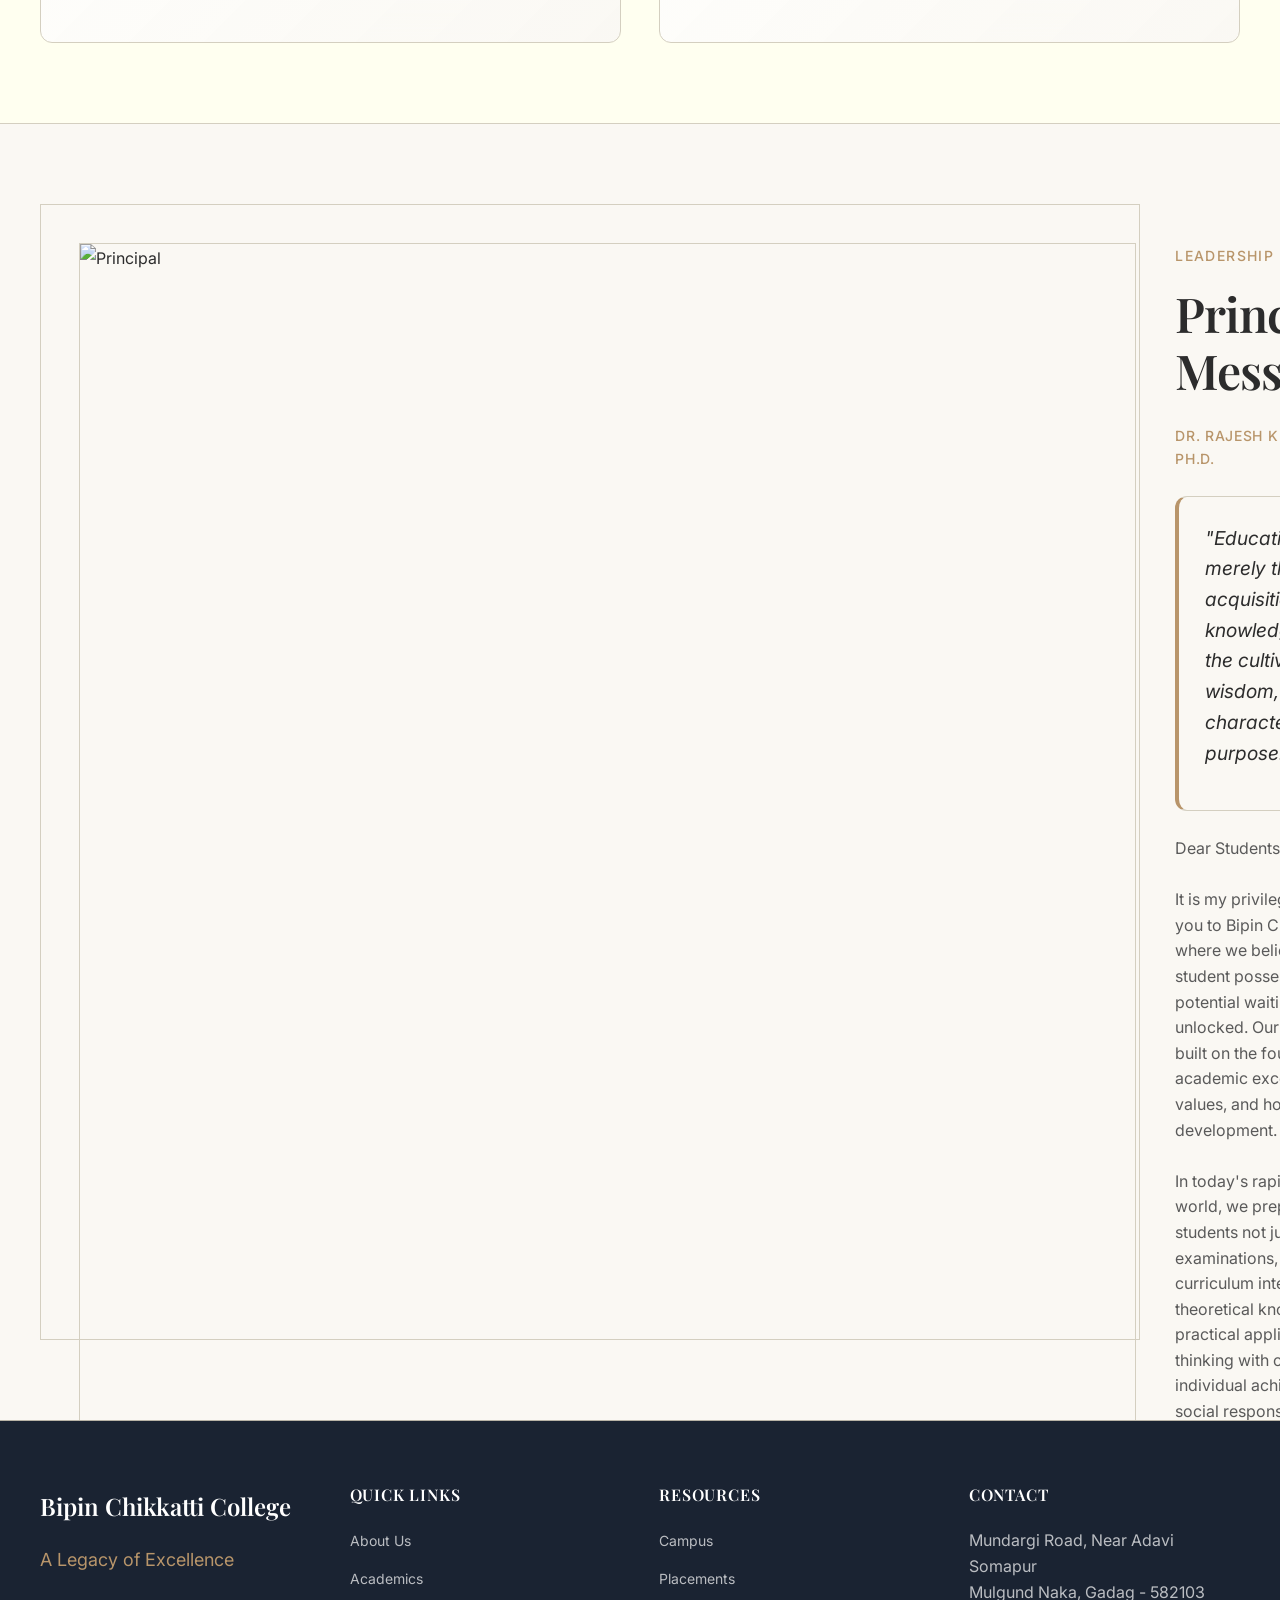
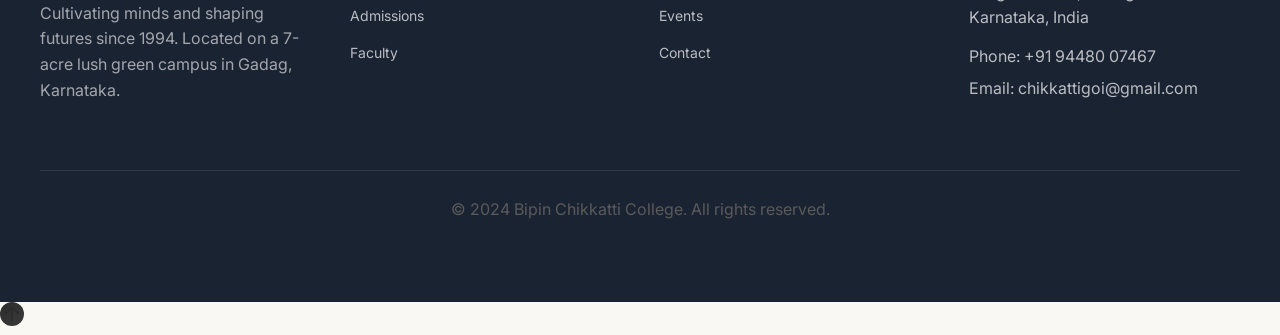
==== commit b5d96aa5: "feat: complete responsiveness overhaul and counter animation fix" ====
--- a/about.html
+++ b/about.html
@@ -6,17 +6,22 @@
     <meta name="description" content="A legacy of academic excellence, integrity, and holistic development spanning over two decades at Bipin Chikkatti College">
     <title>About Us | Bipin Chikkatti College</title>
     
+    <!-- Stylesheets -->
     <link rel="stylesheet" href="css/main.css">
+    
+    <!-- Favicon -->
     <link rel="icon" type="image/svg+xml" href="data:image/svg+xml,<svg xmlns='http://www.w3.org/2000/svg' viewBox='0 0 100 100'><text y='.9em' font-size='90'>🎓</text></svg>">
 </head>
 <body>
     
-    <!-- Loading Screen -->
-    <div class="loading-screen">
-        <div class="premium-loader">
-            <div class="loader-brand">Bipin Chikkatti College</div>
-            <div class="loader-line"></div>
-            <div class="loader-tagline">A Legacy of Excellence</div>
+    <!-- Primary Entry Loader -->
+    <div class="primary-loader">
+        <div class="primary-loader-content">
+            <div class="primary-loader-line-top"></div>
+            <h1 class="primary-loader-brand">Bipin Chikkatti College</h1>
+            <p class="primary-loader-tagline">A Legacy of Excellence</p>
+            <div class="primary-loader-line-bottom"></div>
+            <span class="primary-loader-year">Est. 1994</span>
         </div>
     </div>
     
@@ -29,8 +34,10 @@
         </div>
     </div>
     
+    <!-- Scroll Progress Bar -->
     <div class="scroll-progress"></div>
     
+    <!-- Navigation -->
     <nav class="navbar">
         <div class="navbar-container">
             <a href="index.html" class="navbar-logo">
@@ -39,7 +46,7 @@
             
             <ul class="navbar-menu">
                 <li><a href="index.html" class="navbar-link">Home</a></li>
-                <li><a href="about.html" class="navbar-link">About</a></li>
+                <li><a href="about.html" class="navbar-link active">About</a></li>
                 <li><a href="courses.html" class="navbar-link">Courses</a></li>
                 <li><a href="admissions.html" class="navbar-link">Admissions</a></li>
                 <li><a href="faculty.html" class="navbar-link">Faculty</a></li>
@@ -71,18 +78,19 @@
         </div>
     </nav>
     
+    <!-- Main Content -->
     <main class="page-wrapper">
         
         <!-- Hero Section -->
-        <section style="min-height: 45vh; display: flex; align-items: center; background-color: var(--color-ivory); border-bottom: var(--border-width) solid var(--color-border);">
-            <div class="container">
-                <div style="max-width: 800px; margin: 0 auto; text-align: center;">
+        <section class="section flex items-center" style="min-height: 40vh; background-color: var(--color-ivory); border-bottom: var(--border-width) solid var(--color-border);">
+            <div class="container">
+                <div class="text-center container-narrow">
                     <span class="badge reveal">Our Story</span>
-                    <h1 class="reveal delay-100" style="margin-top: var(--space-8); margin-bottom: var(--space-6);">
+                    <h1 class="reveal delay-100 display-2" style="margin-top: var(--s-md); margin-bottom: var(--s-sm);">
                         About Bipin Chikkatti College
                     </h1>
                     <div class="divider reveal delay-200"></div>
-                    <p class="reveal delay-300" style="font-size: var(--text-xl); color: var(--color-text-secondary); line-height: var(--leading-relaxed);">
+                    <p class="reveal delay-300 lead" style="color: var(--color-text-secondary);">
                         A legacy of academic excellence, integrity, and holistic development spanning over two decades
                     </p>
                 </div>
@@ -90,22 +98,22 @@
         </section>
         
         <!-- History Section -->
-        <section class="section-lg" style="background-color: var(--color-cream);">
-            <div class="container">
-                <div style="display: grid; grid-template-columns: 1fr 1fr; gap: var(--space-20); align-items: center;">
+        <section class="section-lg">
+            <div class="container">
+                <div class="grid grid-cols-1 grid-cols-2-md gap-lg items-center">
                     <div class="reveal-left image-zoom">
-                        <img src="https://images.unsplash.com/photo-1541339907198-e08756dedf3f?w=800&h=600&fit=crop" alt="College Heritage" style="width: 100%; height: 500px; object-fit: cover; border: var(--border-width) solid var(--color-border);">
+                        <img src="https://images.unsplash.com/photo-1541339907198-e08756dedf3f?w=800&h=600&fit=crop" alt="College Heritage" class="img-cover aspect-video" style="border: var(--border-width) solid var(--color-border);">
                     </div>
                     <div>
                         <span class="section-label reveal">Our Heritage</span>
-                        <h2 class="reveal delay-100" style="margin-bottom: var(--space-6);">
+                        <h2 class="reveal delay-100" style="margin-bottom: var(--s-md);">
                             Building Excellence<br>Since 1994
                         </h2>
                         <div class="divider divider-left reveal delay-200"></div>
-                        <p class="reveal delay-300" style="font-size: var(--text-lg); margin-bottom: var(--space-6); line-height: var(--leading-relaxed);">
+                        <p class="reveal delay-300 lead" style="margin-bottom: var(--s-md);">
                             Bipin Chikkatti College was established in 1994 by Prof. S. Y. Chikkatti with a vision to provide world-class education to students in Gadag and surrounding regions. Our institution has grown from modest beginnings to become one of Karnataka's most respected educational institutions.
                         </p>
-                        <p class="reveal delay-400" style="margin-bottom: var(--space-6); line-height: var(--leading-relaxed);">
+                        <p class="reveal delay-400">
                             Over the past 30 years, we have consistently maintained our commitment to academic rigor, character building, and social responsibility. Our alumni have excelled in diverse fields, from technology and business to public service and academia.
                         </p>
                     </div>
@@ -114,28 +122,28 @@
         </section>
 
         <!-- Vision & Mission -->
-        <section class="section-lg" style="background-color: var(--color-ivory); border-top: var(--border-width) solid var(--color-border);">
-            <div class="container">
-                <div class="section-header">
+        <section class="section-lg" style="background-color: var(--color-ivory); border-top: var(--border-width) solid var(--color-border); border-bottom: var(--border-width) solid var(--color-border);">
+            <div class="container">
+                <div class="section-header text-center container-narrow">
                     <span class="section-label reveal">Our Purpose</span>
                     <h2 class="section-title reveal delay-100">Vision & Mission</h2>
                     <div class="divider reveal delay-200"></div>
                 </div>
                 
-                <div style="display: grid; grid-template-columns: 1fr 1fr; gap: var(--space-12); margin-top: var(--space-16); max-width: 1100px; margin-left: auto; margin-right: auto;">
-                    
-                    <div class="card reveal" style="padding: var(--space-12);">
-                        <h3 style="font-size: var(--text-3xl); margin-bottom: var(--space-6); color: var(--color-text-primary);">Our Vision</h3>
-                        <div class="divider divider-left"></div>
-                        <p style="font-size: var(--text-lg); line-height: var(--leading-relaxed); margin-top: var(--space-6);">
+                <div class="grid grid-cols-1 grid-cols-2-md gap-lg mt-responsive">
+                    
+                    <div class="card reveal">
+                        <h3 class="display-3 mb-responsive">Our Vision</h3>
+                        <div class="divider divider-left" style="margin-bottom: var(--s-md);"></div>
+                        <p class="lead">
                             To be a globally recognized institution that nurtures intellectually curious, ethically grounded, and socially responsible leaders who contribute meaningfully to society and drive positive change in an interconnected world.
                         </p>
                     </div>
                     
-                    <div class="card reveal delay-100" style="padding: var(--space-12);">
-                        <h3 style="font-size: var(--text-3xl); margin-bottom: var(--space-6); color: var(--color-text-primary);">Our Mission</h3>
-                        <div class="divider divider-left"></div>
-                        <p style="font-size: var(--text-lg); line-height: var(--leading-relaxed); margin-top: var(--space-6);">
+                    <div class="card reveal delay-100">
+                        <h3 class="display-3 mb-responsive">Our Mission</h3>
+                        <div class="divider divider-left" style="margin-bottom: var(--s-md);"></div>
+                        <p class="lead">
                             To provide transformative education through innovative pedagogy, cutting-edge research, and experiential learning that empowers students to achieve academic excellence, develop critical thinking, and cultivate lifelong learning habits.
                         </p>
                     </div>
@@ -145,38 +153,39 @@
         </section>
         
         <!-- Principal's Message Section -->
-        <section class="section-lg" style="background-color: var(--color-cream);">
-            <div class="container">
-                <div style="max-width: 1000px; margin: 0 auto;">
-                    <div class="card reveal" style="padding: var(--space-16); border: 2px solid var(--color-border);">
-                        <div style="display: grid; grid-template-columns: 200px 1fr; gap: var(--space-12); align-items: start;">
-                            <div>
-                                <img src="https://i.pravatar.cc/200?img=12" alt="Principal" style="width: 100%; border: var(--border-width) solid var(--color-border);">
+        <section class="section-lg">
+            <div class="container">
+                <div class="container-narrow">
+                    <div class="card-glass reveal" style="padding: var(--s-lg); border: var(--border-width) solid var(--color-border);">
+                        <div class="grid grid-cols-1 grid-cols-3-md gap-lg items-start">
+                            <div class="reveal-left">
+                                <img src="https://i.pravatar.cc/400?img=12" alt="Principal" class="img-cover aspect-square" style="border: var(--border-width) solid var(--color-border);">
                             </div>
-                            <div>
+                            <div class="grid-span-2-md">
                                 <span class="section-label">Leadership</span>
-                                <h2 style="font-size: var(--text-4xl); margin-bottom: var(--space-4); color: var(--color-text-primary);">Principal's Message</h2>
-                                <p style="font-size: var(--text-base); color: var(--color-gold); margin-bottom: var(--space-8); font-weight: var(--font-medium); text-transform: uppercase; letter-spacing: var(--tracking-wider);">Dr. Rajesh Kumar Sharma, Ph.D.</p>
+                                <h2 class="display-3 mb-responsive">Principal's Message</h2>
+                                <p class="mb-responsive" style="color: var(--color-gold); font-weight: var(--font-medium); text-transform: uppercase; letter-spacing: var(--tracking-wider); font-size: var(--text-sm);">Dr. Rajesh Kumar Sharma, Ph.D.</p>
                                 
-                                <p style="font-size: var(--text-xl); font-style: italic; line-height: var(--leading-relaxed); margin-bottom: var(--space-8); color: var(--color-text-primary);">
-                                    "Education is not merely the acquisition of knowledge, but the cultivation of wisdom, character, and purpose."
-                                </p>
+                                <div class="card reveal delay-100 mb-responsive" style="background: var(--color-cream); border-left: 4px solid var(--color-gold); padding: var(--s-md);">
+                                    <p class="lead" style="font-style: italic; color: var(--color-text-primary);">
+                                        "Education is not merely the acquisition of knowledge, but the cultivation of wisdom, character, and purpose."
+                                    </p>
+                                </div>
                                 
-                                <p style="line-height: var(--leading-relaxed); margin-bottom: var(--space-6);">
-                                    Dear Students and Parents,
-                                </p>
-                                
-                                <p style="line-height: var(--leading-relaxed); margin-bottom: var(--space-6);">
-                                    It is my privilege to welcome you to Bipin Chikkatti College, where we believe that every student possesses unique potential waiting to be unlocked. Our institution is built on the foundation of academic excellence, ethical values, and holistic development.
-                                </p>
-                                
-                                <p style="line-height: var(--leading-relaxed); margin-bottom: var(--space-6);">
-                                    In today's rapidly evolving world, we prepare our students not just for examinations, but for life. Our curriculum integrates theoretical knowledge with practical application, critical thinking with creativity, and individual achievement with social responsibility.
-                                </p>
-                                
-                                <p style="line-height: var(--leading-relaxed);">
-                                    I invite you to join our vibrant academic community and embark on a transformative journey of learning, growth, and self-discovery.
-                                </p>
+                                <div class="reveal delay-200">
+                                    <p class="mb-responsive">
+                                        Dear Students and Parents,
+                                    </p>
+                                    <p class="mb-responsive">
+                                        It is my privilege to welcome you to Bipin Chikkatti College, where we believe that every student possesses unique potential waiting to be unlocked. Our institution is built on the foundation of academic excellence, ethical values, and holistic development.
+                                    </p>
+                                    <p class="mb-responsive">
+                                        In today's rapidly evolving world, we prepare our students not just for examinations, but for life. Our curriculum integrates theoretical knowledge with practical application, critical thinking with creativity, and individual achievement with social responsibility.
+                                    </p>
+                                    <p>
+                                        I invite you to join our vibrant academic community and embark on a transformative journey of learning, growth, and self-discovery.
+                                    </p>
+                                </div>
                             </div>
                         </div>
                     </div>
@@ -184,16 +193,18 @@
             </div>
         </section>
 
-        <footer>
-            <div class="container">
-                <div class="footer-grid">
+        <!-- Footer -->
+        <footer class="section" style="background-color: var(--color-navy); color: var(--color-text-light);">
+            <div class="container">
+                <div class="grid grid-cols-1 grid-cols-2-md grid-cols-4-lg gap-lg">
                     <div>
                         <div class="footer-brand">Bipin Chikkatti College</div>
                         <div class="footer-tagline">A Legacy of Excellence</div>
-                        <p style="color: rgba(255, 255, 255, 0.6); line-height: var(--leading-relaxed);">
+                        <p style="color: rgba(255, 255, 255, 0.6);">
                             Cultivating minds and shaping futures since 1994. Located on a 7-acre lush green campus in Gadag, Karnataka.
                         </p>
                     </div>
+                    
                     <div>
                         <h4 class="footer-title">Quick Links</h4>
                         <div class="footer-links">
@@ -203,6 +214,7 @@
                             <a href="faculty.html" class="footer-link">Faculty</a>
                         </div>
                     </div>
+                    
                     <div>
                         <h4 class="footer-title">Resources</h4>
                         <div class="footer-links">
@@ -212,18 +224,20 @@
                             <a href="contact.html" class="footer-link">Contact</a>
                         </div>
                     </div>
+                    
                     <div>
                         <h4 class="footer-title">Contact</h4>
-                        <p style="color: rgba(255, 255, 255, 0.7); line-height: var(--leading-relaxed); margin-bottom: var(--space-4);">
+                        <p style="color: rgba(255, 255, 255, 0.7); margin-bottom: var(--s-sm);">
                             Mundargi Road, Near Adavi Somapur<br>
                             Mulgund Naka, Gadag - 582103<br>
                             Karnataka, India
                         </p>
-                        <p style="color: rgba(255, 255, 255, 0.7); margin-bottom: var(--space-2);">Phone: +91 94480 07467</p>
+                        <p style="color: rgba(255, 255, 255, 0.7); margin-bottom: var(--s-xs);">Phone: +91 94480 07467</p>
                         <p style="color: rgba(255, 255, 255, 0.7);">Email: chikkattigoi@gmail.com</p>
                     </div>
                 </div>
-                <div class="footer-bottom">
+                
+                <div class="footer-bottom" style="margin-top: var(--s-xl); padding-top: var(--s-md);">
                     <p>© 2024 Bipin Chikkatti College. All rights reserved.</p>
                 </div>
             </div>
@@ -231,12 +245,14 @@
         
     </main>
     
+    <!-- Back to Top Button -->
     <button class="back-to-top" aria-label="Back to top">
         <svg width="24" height="24" viewBox="0 0 24 24" fill="none" stroke="currentColor" stroke-width="2">
             <path d="M12 19V5m0 0l-7 7m7-7l7 7"/>
         </svg>
     </button>
     
+    <!-- Scripts -->
     <script src="js/main.js"></script>
 </body>
 </html>
--- a/css/main.css
+++ b/css/main.css
@@ -7,6 +7,7 @@
 /* === IMPORTS === */
 @import url('variables.css');
 @import url('reset.css');
+@import url('layout-system.css');
 @import url('base.css');
 @import url('navigation.css');
 @import url('components.css');
@@ -16,11 +17,8 @@
 @import url('micro-interactions.css');
 @import url('scroll-animations.css');
 @import url('premium-hover-effects.css');
-@import url('spacing-optimization.css');
-@import url('spacing-fix.css');
-@import url('responsive-system.css');
-@import url('mobile-enhanced.css');
 @import url('dark-theme.css');
+
 
 /* === PAGE WRAPPER === */
 .page-wrapper {
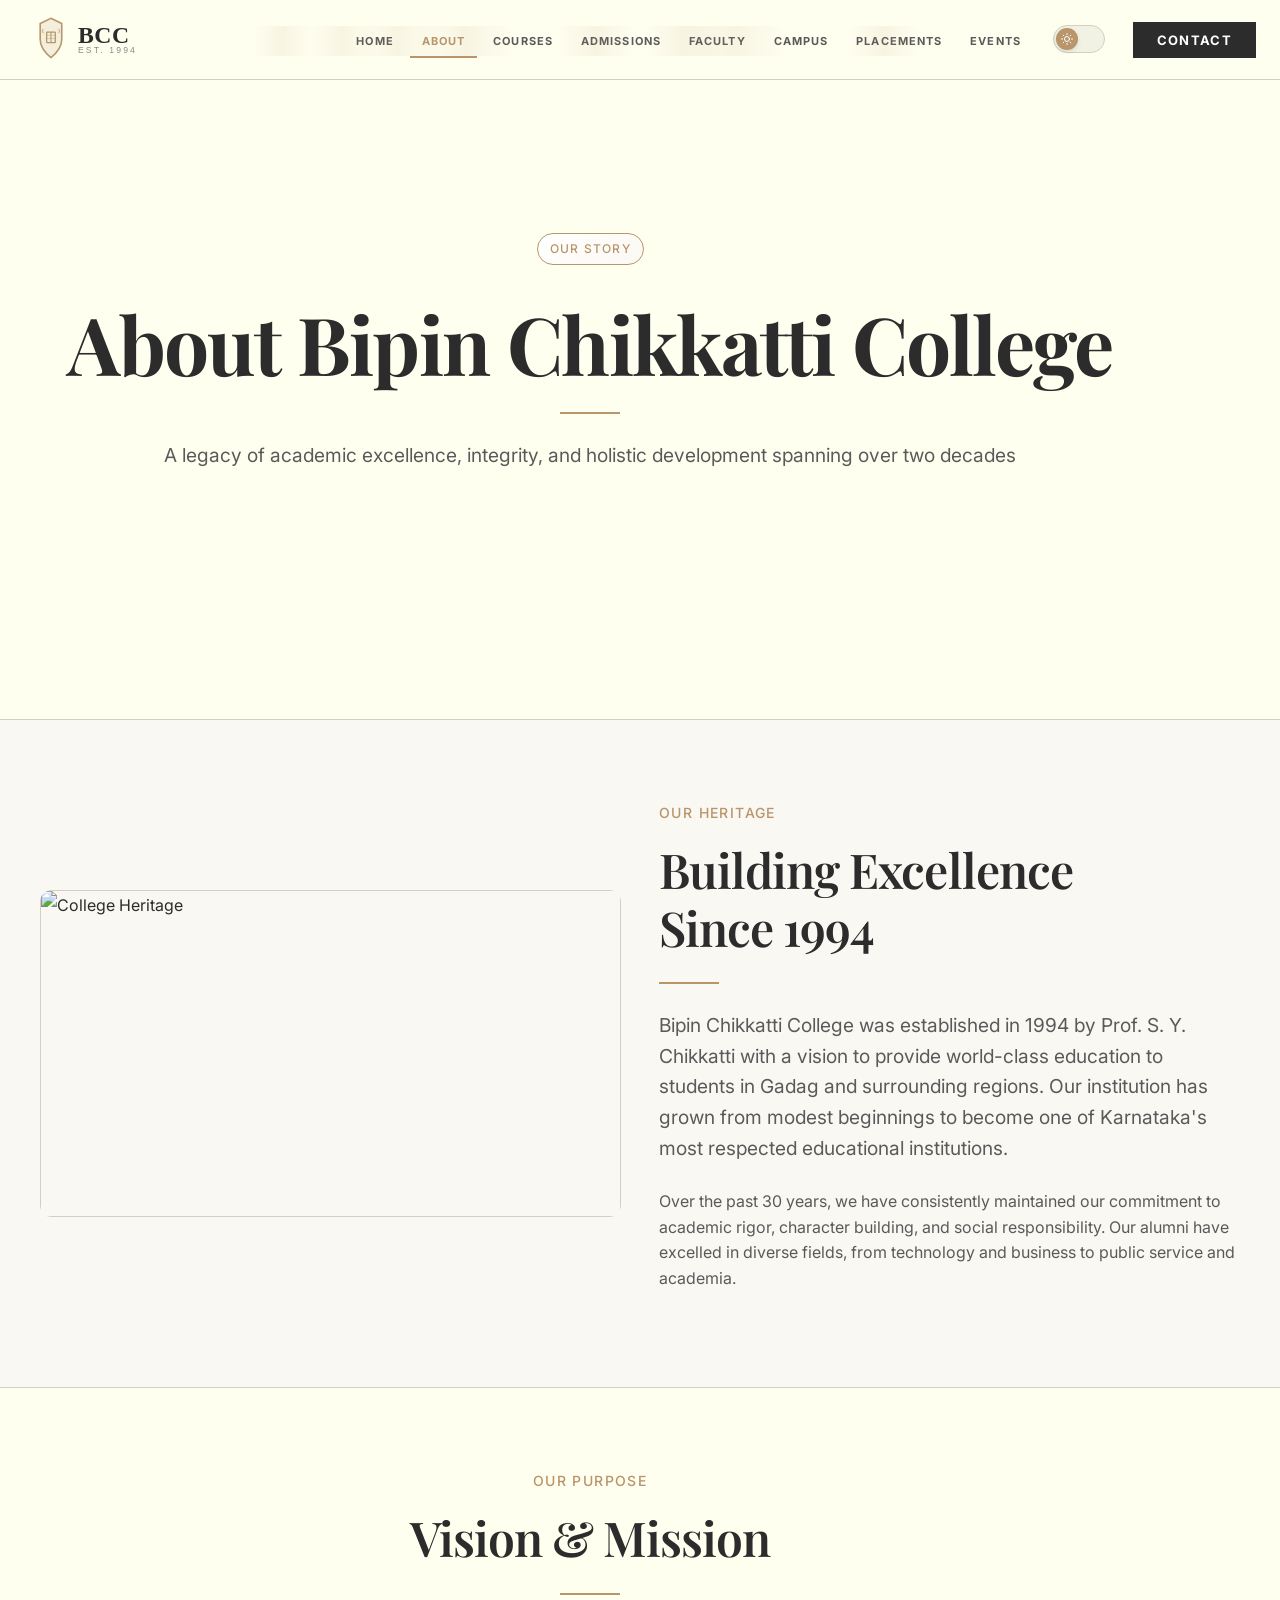
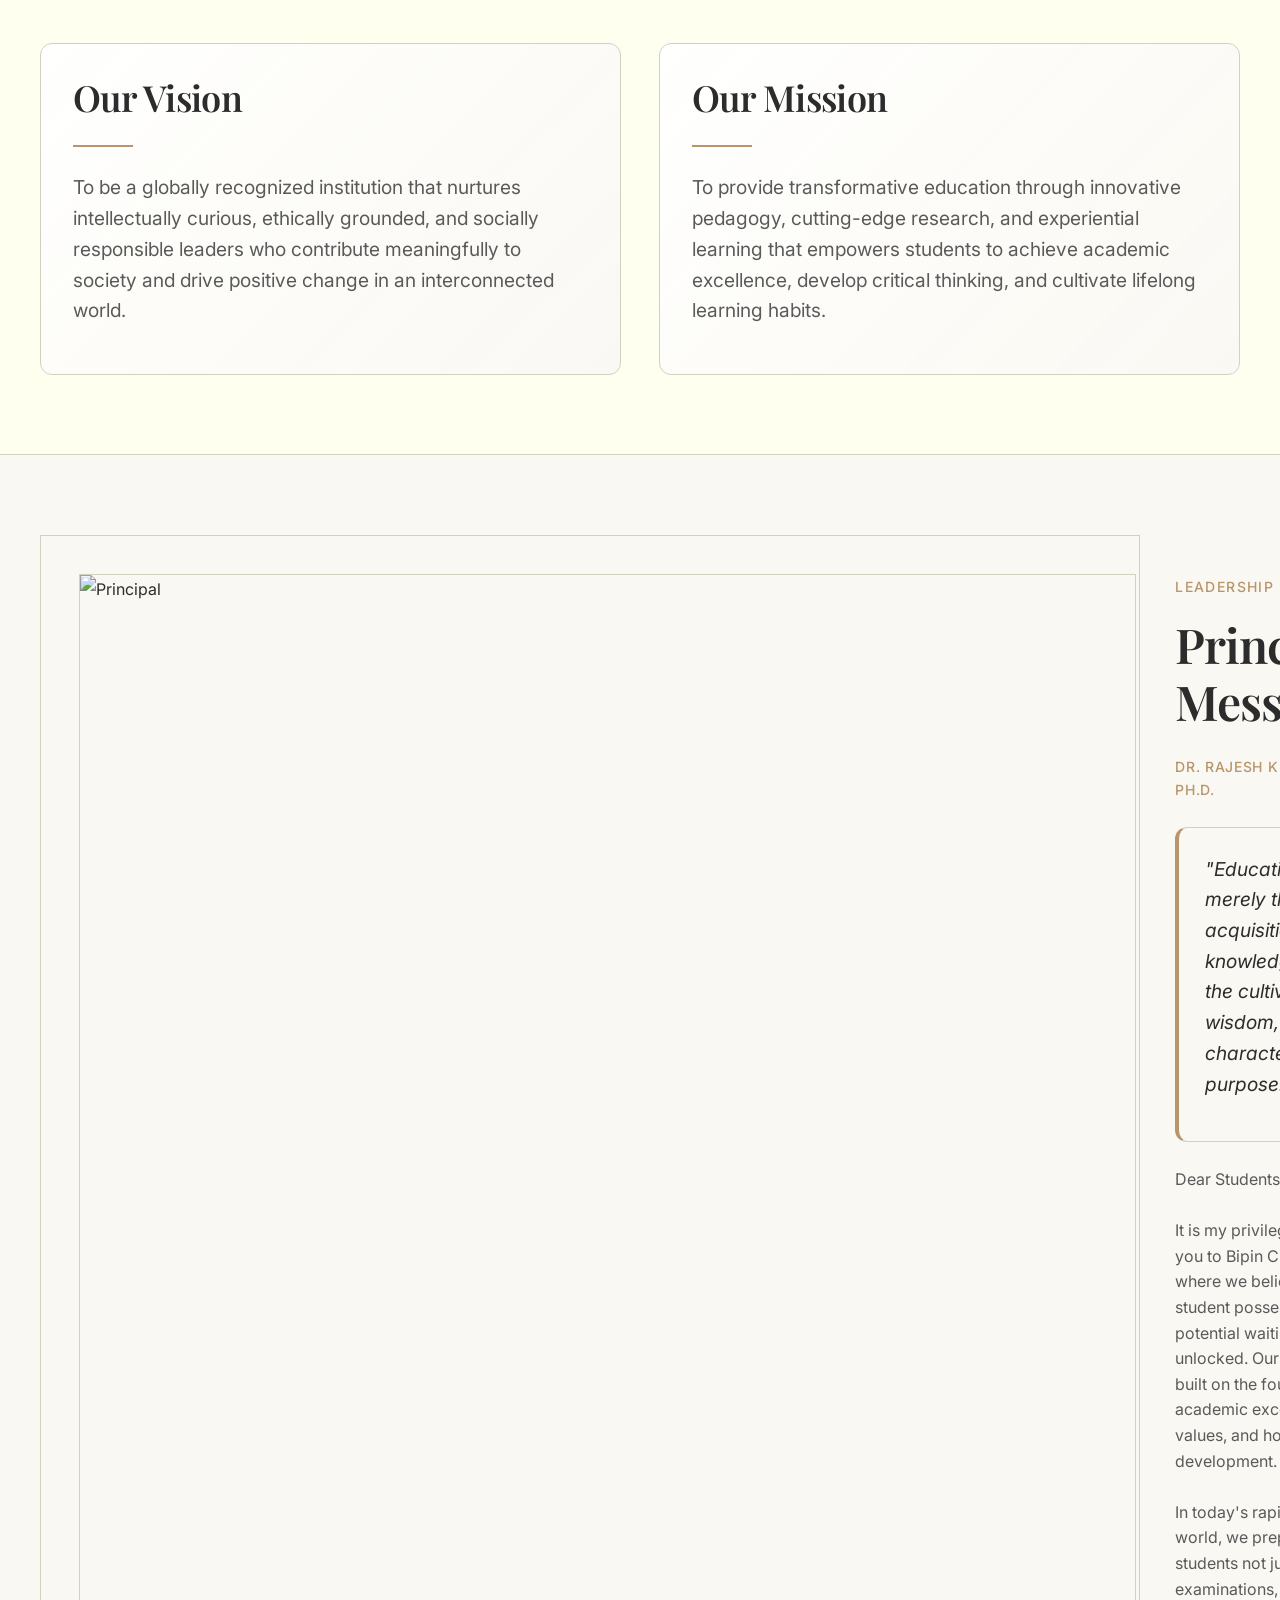
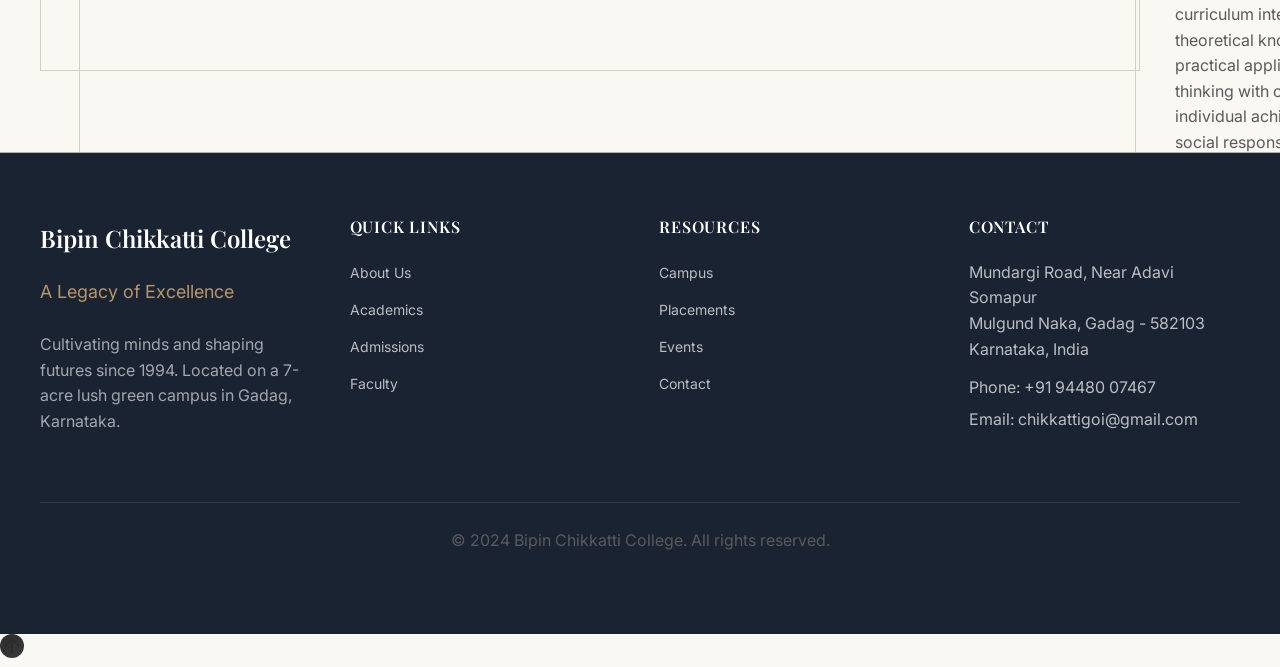
==== commit 107407b9: "fix: standardize hero section alignment across all pages - Replaced inline min-heights and flex clas" ====
--- a/about.html
+++ b/about.html
@@ -82,7 +82,7 @@
     <main class="page-wrapper">
         
         <!-- Hero Section -->
-        <section class="section flex items-center" style="min-height: 40vh; background-color: var(--color-ivory); border-bottom: var(--border-width) solid var(--color-border);">
+        <section class="hero-section" style="background-color: var(--color-ivory); border-bottom: var(--border-width) solid var(--color-border);">
             <div class="container">
                 <div class="text-center container-narrow">
                     <span class="badge reveal">Our Story</span>
--- a/css/main.css
+++ b/css/main.css
@@ -29,14 +29,6 @@
 /* Hero sections should start immediately after navbar */
 .page-wrapper > section:first-child {
   margin-top: 0;
-  padding-top: 80px;
-  min-height: calc(100vh - 80px);
-}
-
-/* Ensure proper spacing for non-hero first sections */
-.page-wrapper > section:first-child:not([style*="min-height"]) {
-  margin-top: 80px;
-  padding-top: var(--section-padding);
 }
 
 /* === FOOTER === */
